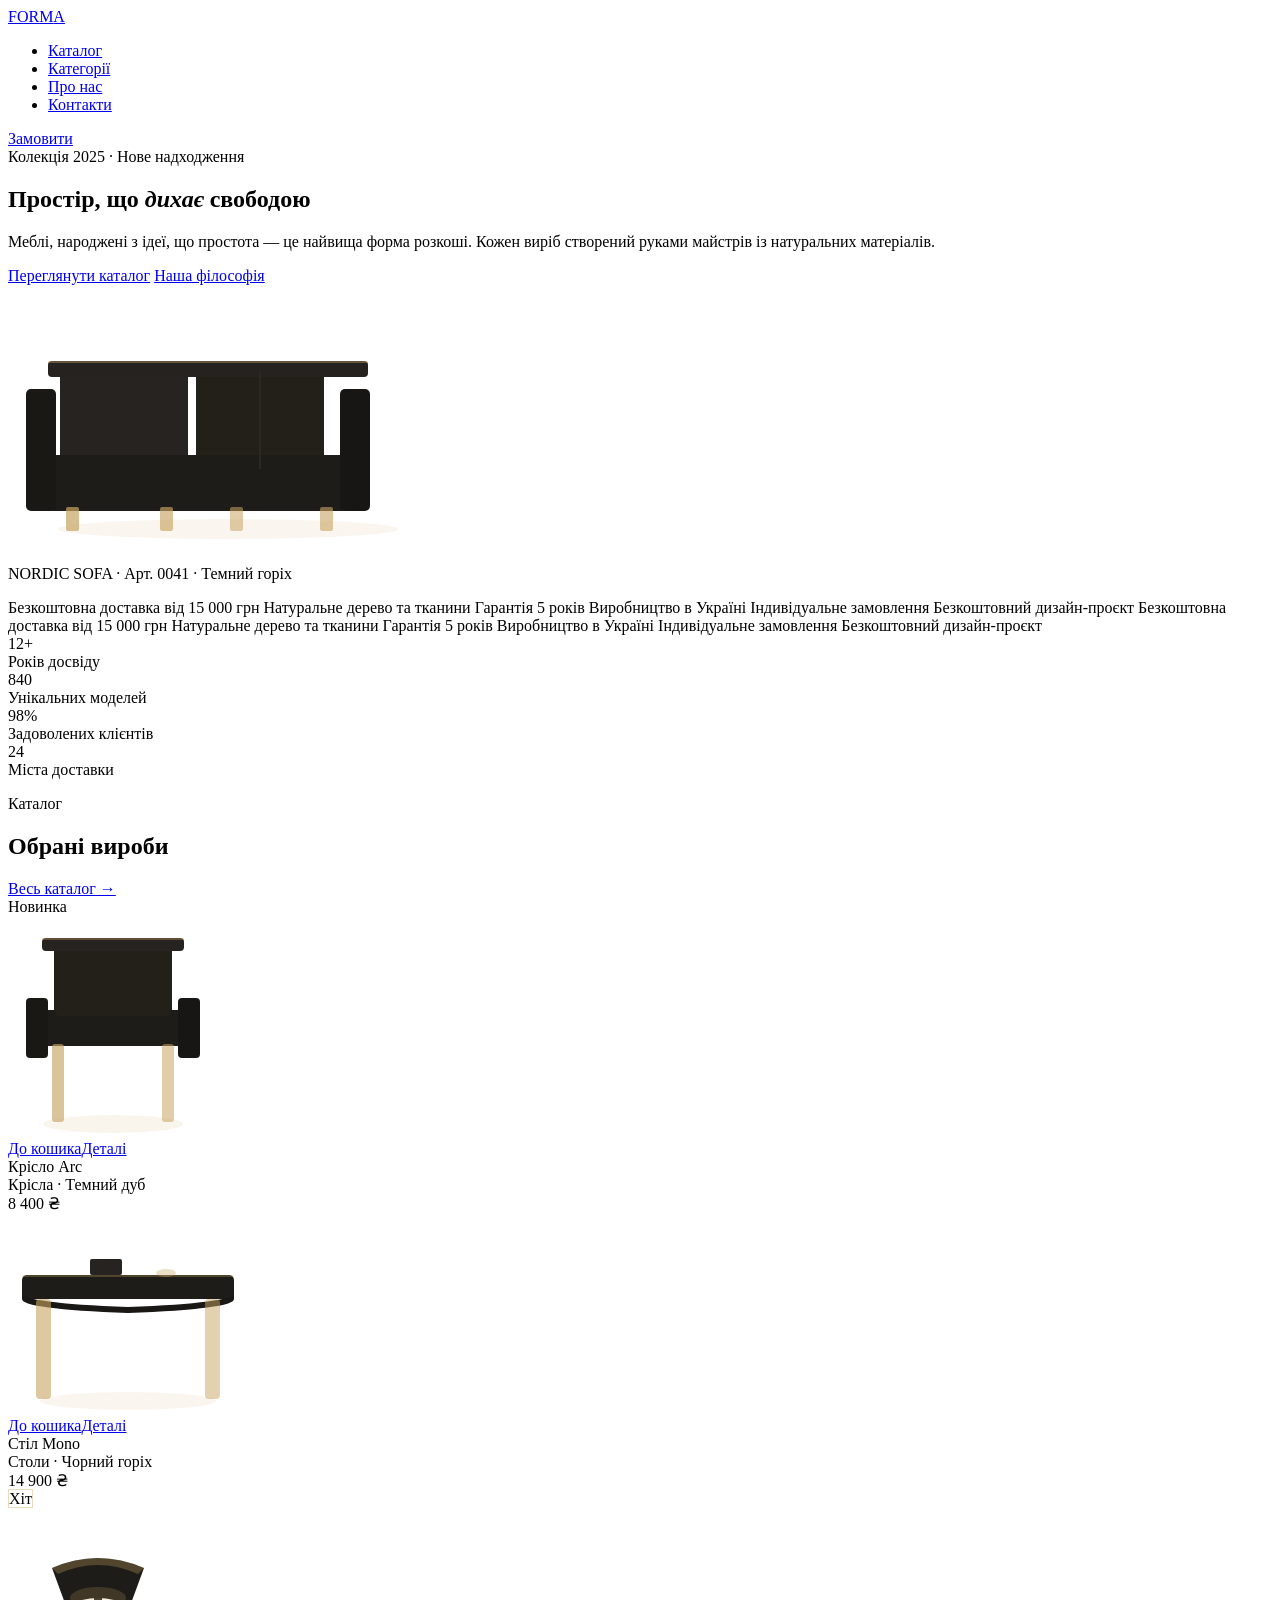
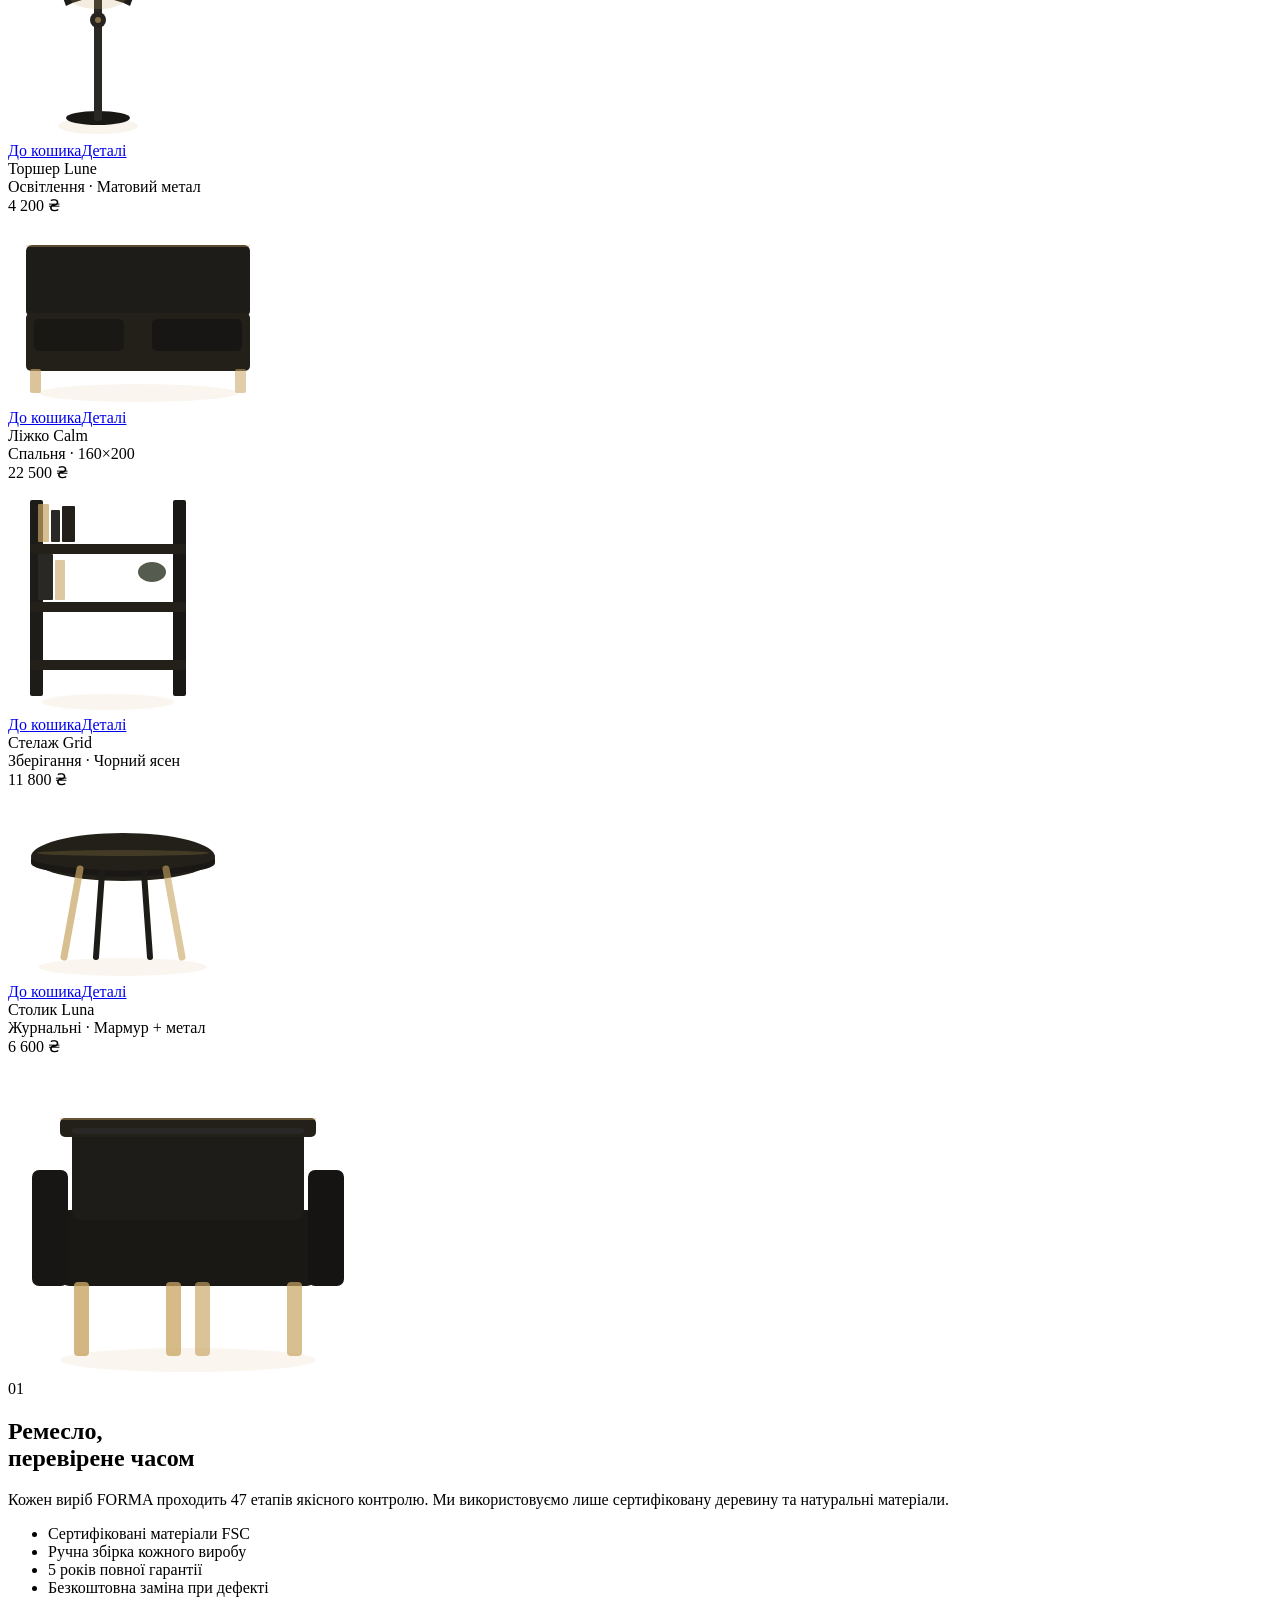
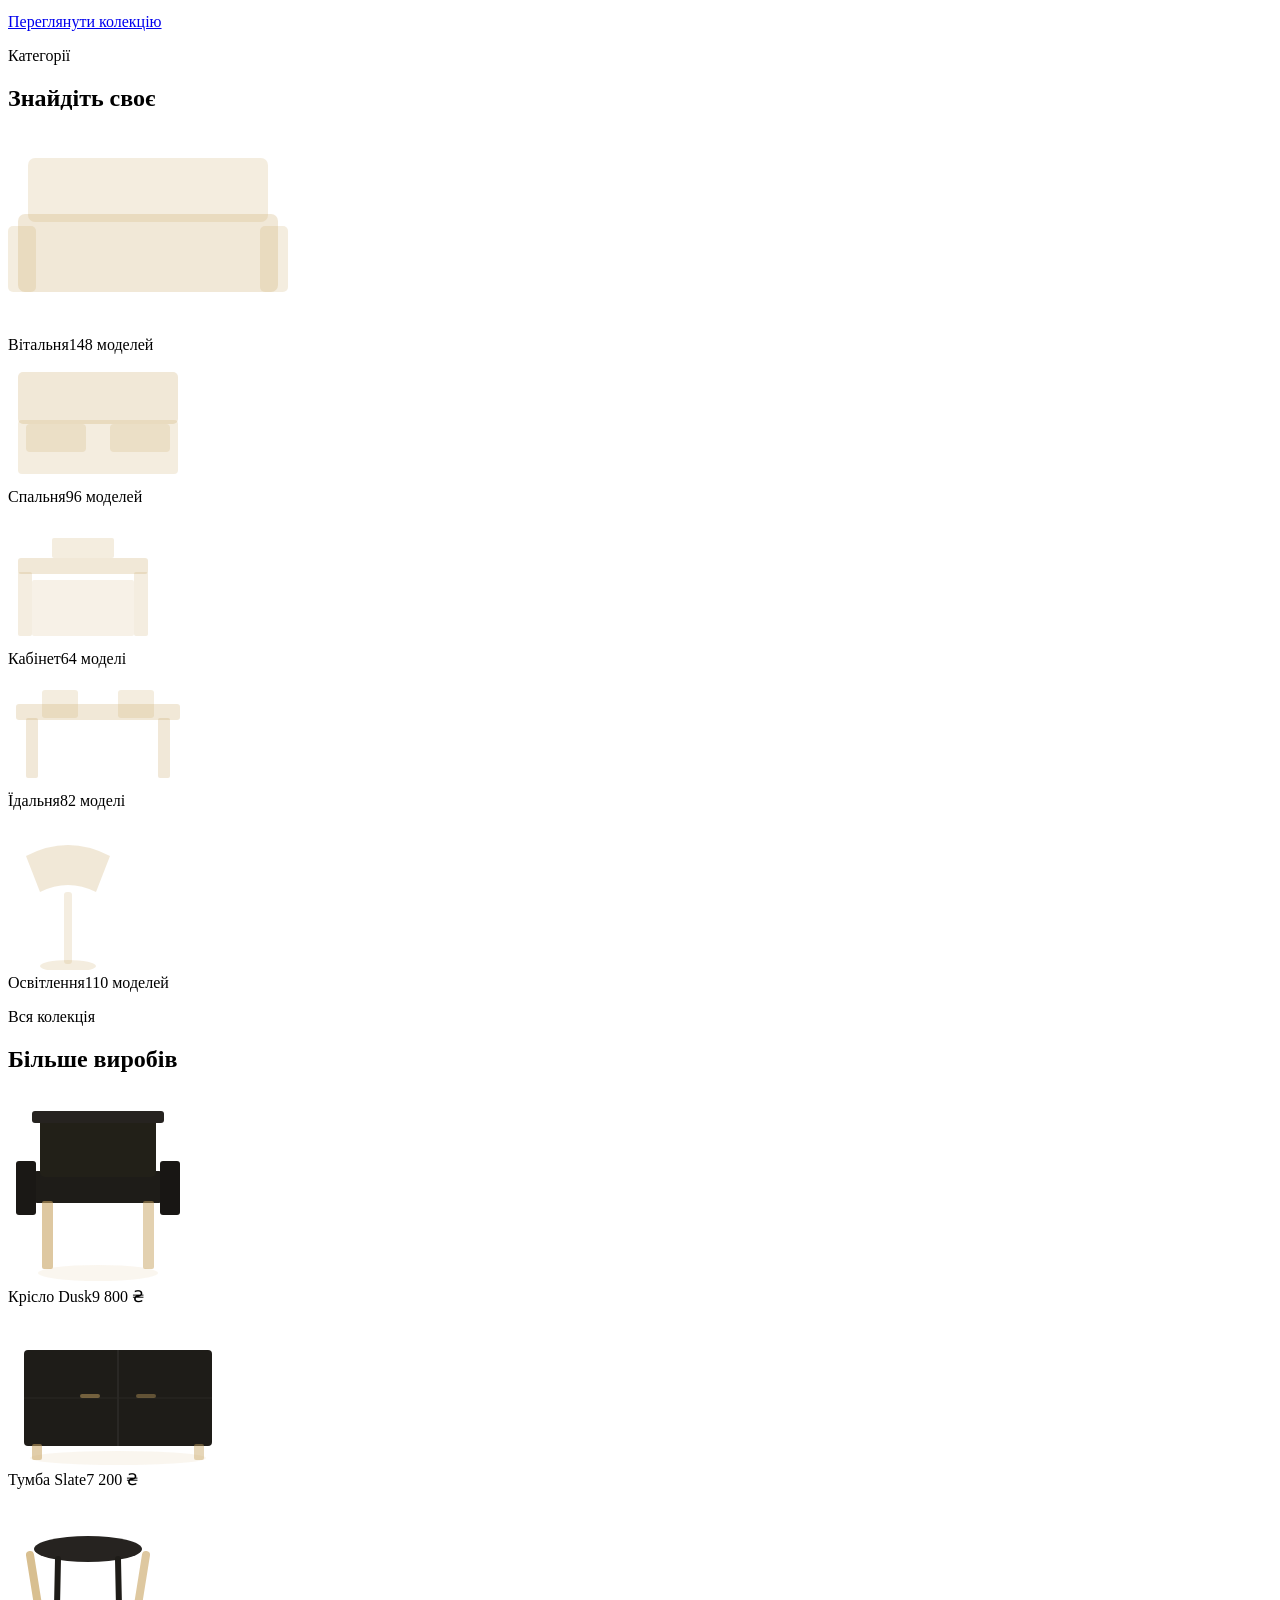
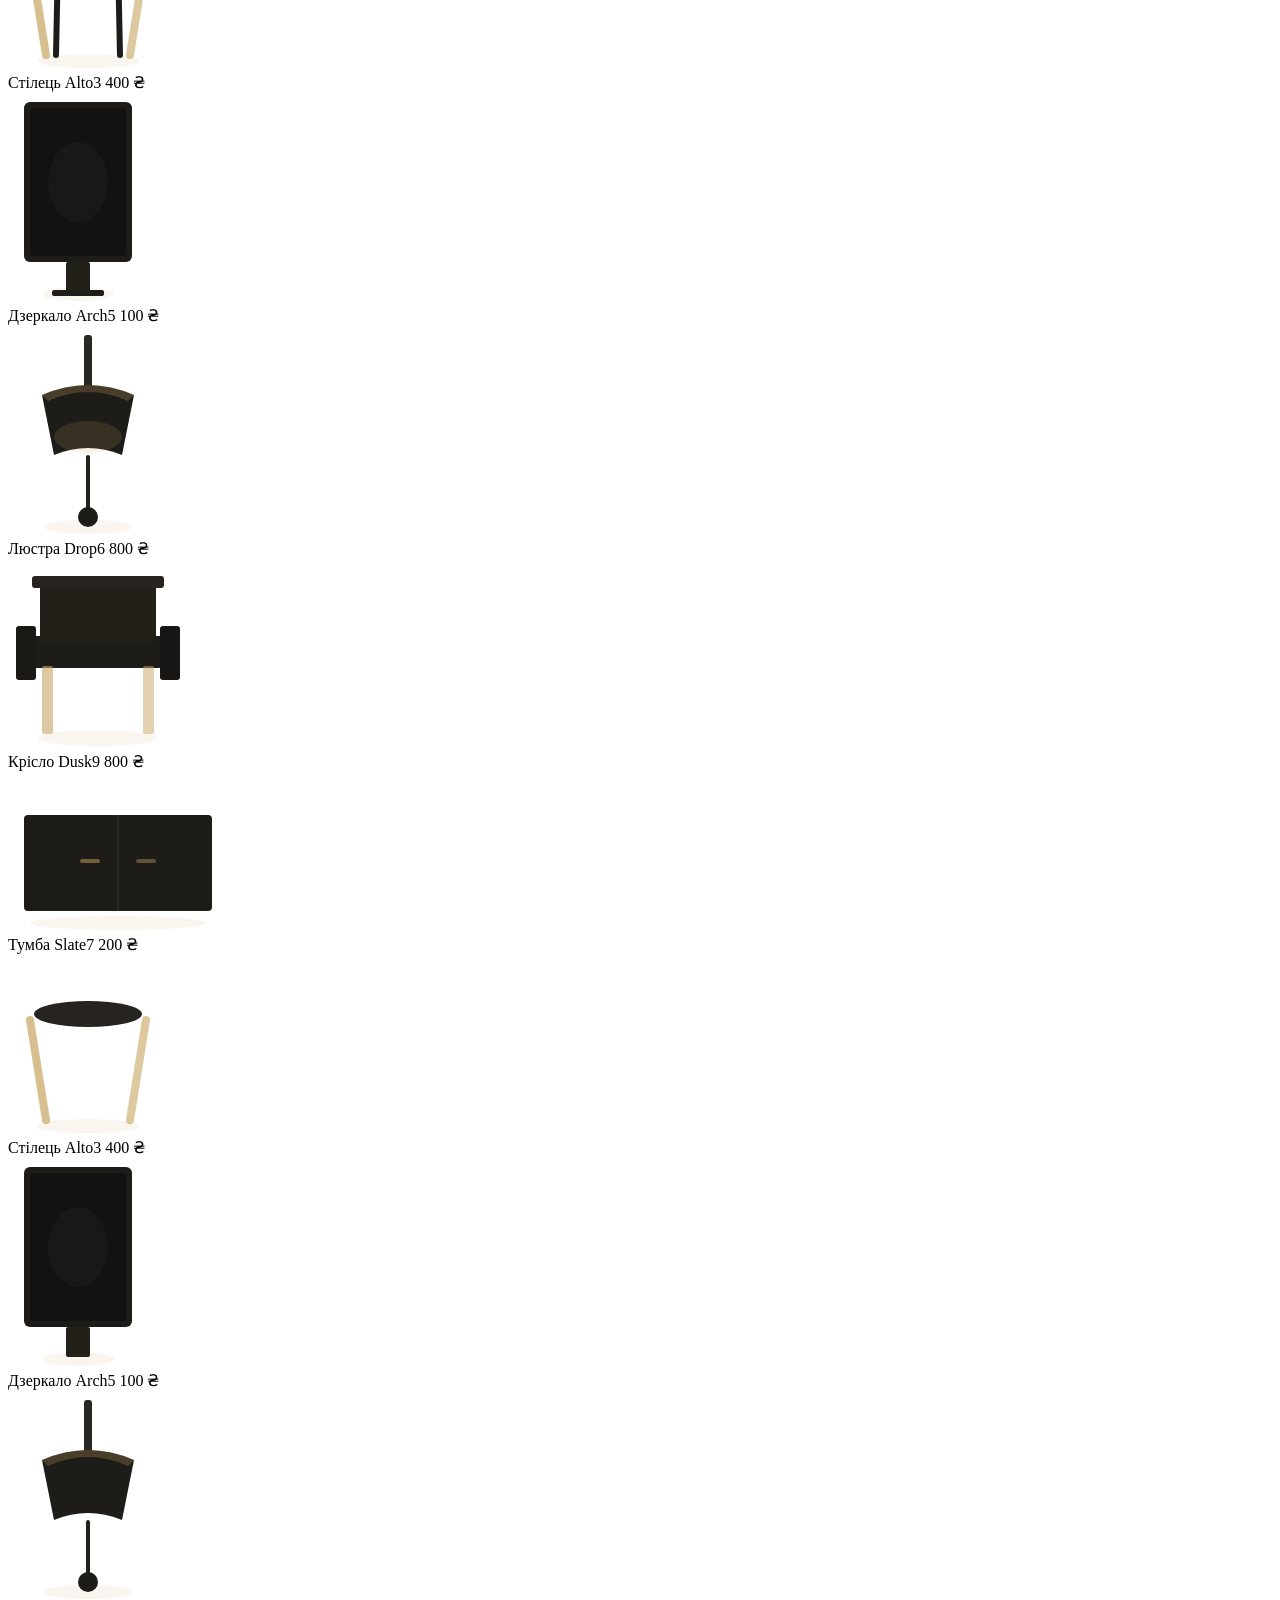
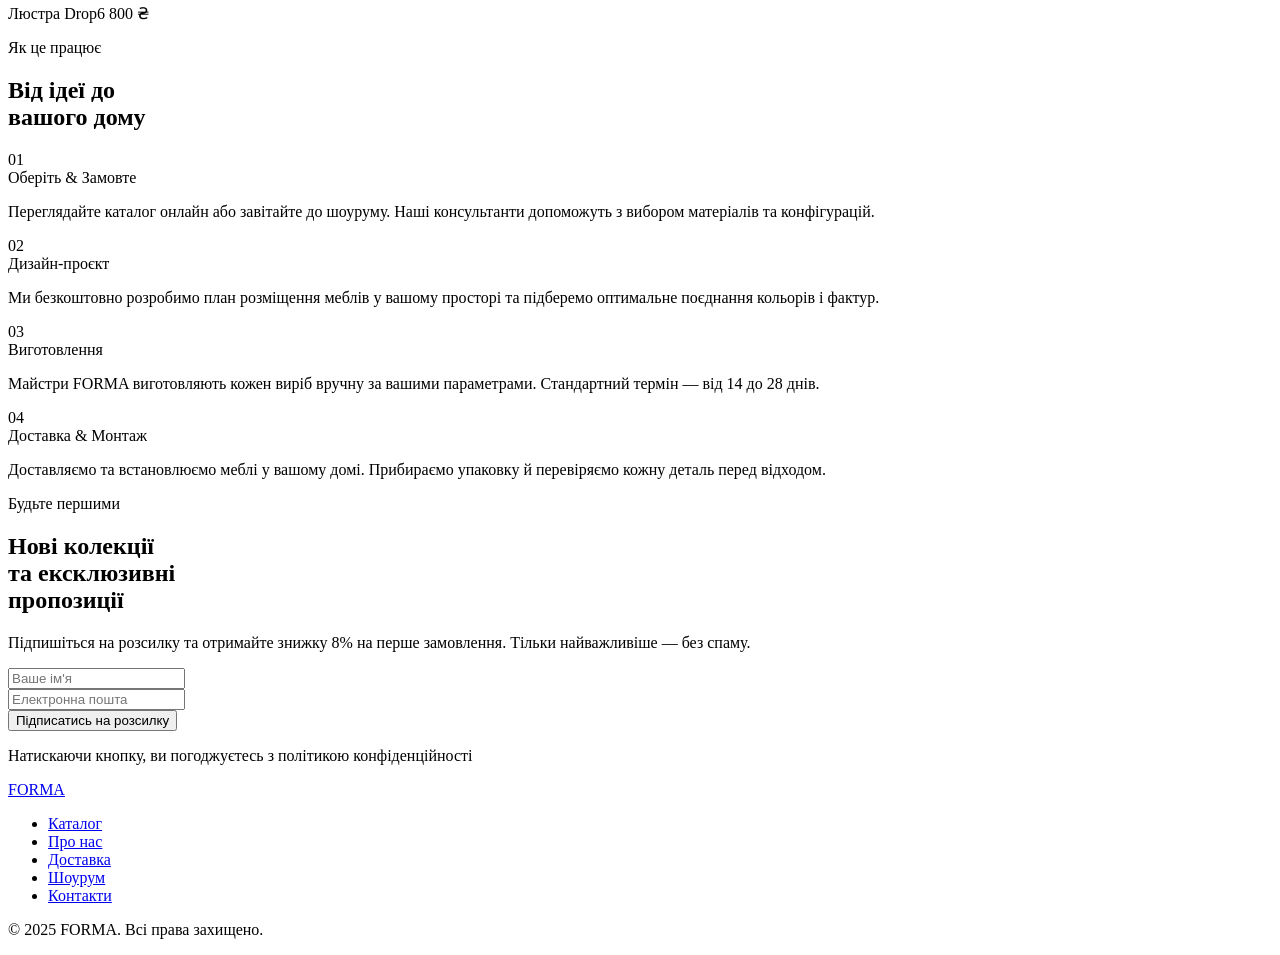
==== index.html @ 94ba4b93 "Create index.html" ====
<!DOCTYPE html>
<html lang="uk">
<head>
<meta charset="UTF-8">
<meta name="viewport" content="width=device-width, initial-scale=1.0">
<title>FORMA — Меблі</title>
<link href="https://fonts.googleapis.com/css2?family=Playfair+Display:ital,wght@0,300;0,400;0,700;1,300;1,400&family=Raleway:wght@200;300;400;500&display=swap" rel="stylesheet">
<link rel="stylesheet" href="style.css">

</head>
<body>

<div class="ambient ambient-1"></div>
<div class="ambient ambient-2"></div>

<nav>
  <a href="#" class="logo">FOR<span>M</span>A</a>
  <ul class="nav-links">
    <li><a href="#products" data-text="Каталог">Каталог</a></li>
    <li><a href="#categories" data-text="Категорії">Категорії</a></li>
    <li><a href="#about" data-text="Про нас">Про нас</a></li>
    <li><a href="#contact" data-text="Контакти">Контакти</a></li>
  </ul>
  <a href="#products" class="nav-cta"><span>Замовити</span></a>
</nav>

<section class="hero">
  <div class="hero-text">
    <div class="hero-eyebrow">
      <span class="eyebrow-line"></span>
      <span class="eyebrow-text">Колекція 2025 · Нове надходження</span>
    </div>
    <h1 class="hero-title">
      <span class="title-line">Простір,</span>
      <span class="title-line">що <em>дихає</em></span>
      <span class="title-line">свободою</span>
    </h1>
    <p class="hero-desc">Меблі, народжені з ідеї, що простота — це найвища форма розкоші. Кожен виріб створений руками майстрів із натуральних матеріалів.</p>
    <div class="hero-actions">
      <a href="#products" class="btn-primary"><span>Переглянути каталог</span></a>
      <a href="#about" class="btn-ghost"><span class="btn-ghost-arrow"></span>Наша філософія</a>
    </div>
  </div>
  <div class="hero-visual">
    <div class="hero-visual-bg"></div>
    <div class="hero-badge"><div class="badge-ring"></div><div class="badge-dot"></div></div>
    <div class="hero-sofa-wrap">
      <svg width="440" height="260" viewbox="0 0 440 260" fill="none" xmlns="http://www.w3.org/2000/svg">
        <ellipse cx="220" cy="244" rx="170" ry="10" fill="#C8A462" opacity="0.1"/>
        <rect x="52" y="84" width="128" height="100" rx="7" fill="#262320"/>
        <rect x="188" y="84" width="128" height="100" rx="7" fill="#222018"/>
        <rect x="40" y="170" width="300" height="56" rx="5" fill="#1E1C18"/>
        <rect x="18" y="104" width="30" height="122" rx="5" fill="#1A1815"/>
        <rect x="332" y="104" width="30" height="122" rx="5" fill="#181614"/>
        <rect x="40" y="76" width="320" height="16" rx="4" fill="#252220"/>
        <rect x="40" y="76" width="320" height="2" rx="1" fill="#C8A462" opacity="0.4"/>
        <line x1="252" y1="86" x2="252" y2="184" stroke="#2A2825" stroke-width="2"/>
        <rect x="58" y="222" width="13" height="24" rx="2" fill="#C8A462" opacity="0.7"/>
        <rect x="312" y="222" width="13" height="24" rx="2" fill="#C8A462" opacity="0.6"/>
        <rect x="152" y="222" width="13" height="24" rx="2" fill="#C8A462" opacity="0.65"/>
        <rect x="222" y="222" width="13" height="24" rx="2" fill="#C8A462" opacity="0.55"/>
      </svg>
    </div>
    <p class="hero-caption">NORDIC SOFA · Арт. 0041 · Темний горіх</p>
  </div>
</section>

<div class="ticker-wrap">
  <div class="ticker-track">
    <span class="ticker-item">Безкоштовна доставка від 15 000 грн <span class="ticker-sep"></span></span>
    <span class="ticker-item">Натуральне дерево та тканини <span class="ticker-sep"></span></span>
    <span class="ticker-item">Гарантія 5 років <span class="ticker-sep"></span></span>
    <span class="ticker-item">Виробництво в Україні <span class="ticker-sep"></span></span>
    <span class="ticker-item">Індивідуальне замовлення <span class="ticker-sep"></span></span>
    <span class="ticker-item">Безкоштовний дизайн-проєкт <span class="ticker-sep"></span></span>
    <span class="ticker-item">Безкоштовна доставка від 15 000 грн <span class="ticker-sep"></span></span>
    <span class="ticker-item">Натуральне дерево та тканини <span class="ticker-sep"></span></span>
    <span class="ticker-item">Гарантія 5 років <span class="ticker-sep"></span></span>
    <span class="ticker-item">Виробництво в Україні <span class="ticker-sep"></span></span>
    <span class="ticker-item">Індивідуальне замовлення <span class="ticker-sep"></span></span>
    <span class="ticker-item">Безкоштовний дизайн-проєкт <span class="ticker-sep"></span></span>
  </div>
</div>

<div class="stats">
  <div class="stat fade-up delay-1"><div class="stat-num">12+</div><div class="stat-label">Років досвіду</div></div>
  <div class="stat fade-up delay-2"><div class="stat-num">840</div><div class="stat-label">Унікальних моделей</div></div>
  <div class="stat fade-up delay-3"><div class="stat-num">98%</div><div class="stat-label">Задоволених клієнтів</div></div>
  <div class="stat fade-up delay-4"><div class="stat-num">24</div><div class="stat-label">Міста доставки</div></div>
</div>

<div id="products">
  <div class="section-header">
    <div><p class="section-label">Каталог</p><h2 class="section-title">Обрані вироби</h2></div>
    <a href="#categories" class="section-link">Весь каталог →</a>
  </div>
  <div class="products-grid">

    <div class="product-card">
      <span class="product-tag">Новинка</span>
      <div class="product-img-wrap">
        <svg width="210" height="220" viewbox="0 0 210 220" fill="none">
          <ellipse cx="105" cy="208" rx="70" ry="9" fill="#C8A462" opacity="0.12"/>
          <rect x="34" y="94" width="142" height="36" rx="6" fill="#1E1C18"/>
          <rect x="46" y="28" width="118" height="72" rx="6" fill="#222018"/>
          <rect x="34" y="22" width="142" height="13" rx="4" fill="#262320"/>
          <rect x="34" y="22" width="142" height="2" rx="1" fill="#C8A462" opacity="0.35"/>
          <rect x="18" y="82" width="22" height="60" rx="4" fill="#1A1815"/>
          <rect x="170" y="82" width="22" height="60" rx="4" fill="#181614"/>
          <rect x="44" y="128" width="12" height="78" rx="3" fill="#C8A462" opacity="0.65"/>
          <rect x="154" y="128" width="12" height="78" rx="3" fill="#C8A462" opacity="0.55"/>
        </svg>
      </div>
      <div class="product-overlay"><a href="#" class="overlay-btn">До кошика</a><a href="#" class="overlay-btn-ghost">Деталі</a></div>
      <div class="product-info"><div><div class="product-name">Крісло Arc</div><div class="product-category">Крісла · Темний дуб</div></div><div class="product-price">8 400 ₴</div></div>
    </div>

    <div class="product-card">
      <div class="product-img-wrap">
        <svg width="240" height="200" viewbox="0 0 240 200" fill="none">
          <ellipse cx="120" cy="188" rx="88" ry="9" fill="#C8A462" opacity="0.1"/>
          <rect x="14" y="62" width="212" height="24" rx="5" fill="#1E1C18"/>
          <rect x="14" y="62" width="212" height="2" rx="1" fill="#C8A462" opacity="0.3"/>
          <path d="M14 80 Q14 90 120 94 Q226 90 226 80 L226 86 Q226 96 120 100 Q14 96 14 86Z" fill="#1A1815"/>
          <rect x="28" y="86" width="15" height="100" rx="4" fill="#C8A462" opacity="0.6"/>
          <rect x="197" y="86" width="15" height="100" rx="4" fill="#C8A462" opacity="0.5"/>
          <rect x="82" y="46" width="32" height="16" rx="2" fill="#262320"/>
          <ellipse cx="158" cy="60" rx="10" ry="4" fill="#C8A462" opacity="0.35"/>
        </svg>
      </div>
      <div class="product-overlay"><a href="#" class="overlay-btn">До кошика</a><a href="#" class="overlay-btn-ghost">Деталі</a></div>
      <div class="product-info"><div><div class="product-name">Стіл Mono</div><div class="product-category">Столи · Чорний горіх</div></div><div class="product-price">14 900 ₴</div></div>
    </div>

    <div class="product-card">
      <span class="product-tag" style="background:transparent;color:var(--gold);border:1px solid rgba(200,164,98,0.4)">Хіт</span>
      <div class="product-img-wrap">
        <svg width="180" height="230" viewbox="0 0 180 230" fill="none">
          <ellipse cx="90" cy="218" rx="40" ry="8" fill="#C8A462" opacity="0.12"/>
          <ellipse cx="90" cy="210" rx="32" ry="7" fill="#1A1815"/>
          <rect x="86" y="60" width="8" height="153" rx="3" fill="#2A2825"/>
          <path d="M44 60 Q90 40 136 60 L122 98 Q90 82 58 98 Z" fill="#1E1C18"/>
          <path d="M44 60 Q90 40 136 60 L130 66 Q90 48 50 66 Z" fill="#C8A462" opacity="0.3"/>
          <ellipse cx="90" cy="90" rx="28" ry="11" fill="#C8A462" opacity="0.2"/>
          <circle cx="90" cy="112" r="8" fill="#262320"/>
          <circle cx="90" cy="112" r="3" fill="#C8A462" opacity="0.6"/>
        </svg>
      </div>
      <div class="product-overlay"><a href="#" class="overlay-btn">До кошика</a><a href="#" class="overlay-btn-ghost">Деталі</a></div>
      <div class="product-info"><div><div class="product-name">Торшер Lune</div><div class="product-category">Освітлення · Матовий метал</div></div><div class="product-price">4 200 ₴</div></div>
    </div>

    <div class="product-card">
      <div class="product-img-wrap">
        <svg width="260" height="190" viewbox="0 0 260 190" fill="none">
          <ellipse cx="130" cy="178" rx="100" ry="9" fill="#C8A462" opacity="0.1"/>
          <rect x="18" y="30" width="224" height="72" rx="6" fill="#1E1C18"/>
          <rect x="18" y="30" width="224" height="2" rx="1" fill="#C8A462" opacity="0.35"/>
          <rect x="18" y="98" width="224" height="58" rx="5" fill="#222018"/>
          <rect x="26" y="104" width="90" height="32" rx="5" fill="#1A1815"/>
          <rect x="144" y="104" width="90" height="32" rx="5" fill="#181614"/>
          <rect x="22" y="154" width="11" height="24" rx="2" fill="#C8A462" opacity="0.65"/>
          <rect x="227" y="154" width="11" height="24" rx="2" fill="#C8A462" opacity="0.55"/>
        </svg>
      </div>
      <div class="product-overlay"><a href="#" class="overlay-btn">До кошика</a><a href="#" class="overlay-btn-ghost">Деталі</a></div>
      <div class="product-info"><div><div class="product-name">Ліжко Calm</div><div class="product-category">Спальня · 160×200</div></div><div class="product-price">22 500 ₴</div></div>
    </div>

    <div class="product-card">
      <div class="product-img-wrap">
        <svg width="200" height="230" viewbox="0 0 200 230" fill="none">
          <ellipse cx="100" cy="220" rx="66" ry="8" fill="#C8A462" opacity="0.1"/>
          <rect x="22" y="18" width="13" height="196" rx="2" fill="#1E1C18"/>
          <rect x="165" y="18" width="13" height="196" rx="2" fill="#1A1815"/>
          <rect x="22" y="62" width="156" height="10" rx="2" fill="#222018"/>
          <rect x="22" y="120" width="156" height="10" rx="2" fill="#222018"/>
          <rect x="22" y="178" width="156" height="10" rx="2" fill="#222018"/>
          <rect x="30" y="22" width="11" height="38" rx="1" fill="#C8A462" opacity="0.7"/>
          <rect x="43" y="28" width="9" height="32" rx="1" fill="#2A2825"/>
          <rect x="54" y="24" width="13" height="36" rx="1" fill="#222018"/>
          <rect x="30" y="72" width="15" height="46" rx="1" fill="#2A2825"/>
          <rect x="47" y="78" width="10" height="40" rx="1" fill="#C8A462" opacity="0.6"/>
          <ellipse cx="144" cy="90" rx="14" ry="10" fill="#2A3222" opacity="0.8"/>
        </svg>
      </div>
      <div class="product-overlay"><a href="#" class="overlay-btn">До кошика</a><a href="#" class="overlay-btn-ghost">Деталі</a></div>
      <div class="product-info"><div><div class="product-name">Стелаж Grid</div><div class="product-category">Зберігання · Чорний ясен</div></div><div class="product-price">11 800 ₴</div></div>
    </div>

    <div class="product-card">
      <div class="product-img-wrap">
        <svg width="230" height="190" viewbox="0 0 230 190" fill="none">
          <ellipse cx="115" cy="178" rx="84" ry="9" fill="#C8A462" opacity="0.1"/>
          <ellipse cx="115" cy="68" rx="92" ry="24" fill="#222018"/>
          <ellipse cx="115" cy="64" rx="86" ry="3" fill="#C8A462" opacity="0.2"/>
          <path d="M23 68 Q23 78 115 82 Q207 78 207 68 L207 74 Q207 84 115 88 Q23 84 23 74Z" fill="#1A1815"/>
          <path d="M72 80 L56 168" stroke="#C8A462" stroke-width="7" stroke-linecap="round" opacity="0.7"/>
          <path d="M158 80 L174 168" stroke="#C8A462" stroke-width="7" stroke-linecap="round" opacity="0.6"/>
          <path d="M94 84 L88 168" stroke="#1E1C18" stroke-width="6" stroke-linecap="round"/>
          <path d="M136 84 L142 168" stroke="#1E1C18" stroke-width="6" stroke-linecap="round"/>
        </svg>
      </div>
      <div class="product-overlay"><a href="#" class="overlay-btn">До кошика</a><a href="#" class="overlay-btn-ghost">Деталі</a></div>
      <div class="product-info"><div><div class="product-name">Столик Luna</div><div class="product-category">Журнальні · Мармур + метал</div></div><div class="product-price">6 600 ₴</div></div>
    </div>

  </div>
</div>

<section class="feature-section" id="about">
  <div class="feature-visual">
    <div class="feature-rings"></div>
    <div class="feature-chair-wrap">
      <svg width="360" height="320" viewbox="0 0 360 320" fill="none">
        <ellipse cx="180" cy="304" rx="128" ry="12" fill="#C8A462" opacity="0.1"/>
        <rect x="52" y="154" width="256" height="76" rx="9" fill="#1A1815"/>
        <rect x="64" y="72" width="232" height="92" rx="9" fill="#1E1C18"/>
        <rect x="52" y="62" width="256" height="19" rx="5" fill="#222018"/>
        <rect x="52" y="62" width="256" height="2" rx="1" fill="#C8A462" opacity="0.4"/>
        <rect x="24" y="114" width="36" height="116" rx="7" fill="#181614"/>
        <rect x="300" y="114" width="36" height="116" rx="7" fill="#161412"/>
        <rect x="66" y="226" width="15" height="74" rx="4" fill="#C8A462" opacity="0.8"/>
        <rect x="279" y="226" width="15" height="74" rx="4" fill="#C8A462" opacity="0.7"/>
        <rect x="158" y="226" width="15" height="74" rx="4" fill="#C8A462" opacity="0.75"/>
        <rect x="187" y="226" width="15" height="74" rx="4" fill="#C8A462" opacity="0.65"/>
        <rect x="64" y="72" width="232" height="6" rx="4" fill="#2A2826"/>
      </svg>
    </div>
  </div>
  <div class="feature-content">
    <div class="feature-number">01</div>
    <h2 class="feature-title">Ремесло,<br>перевірене часом</h2>
    <p class="feature-desc">Кожен виріб FORMA проходить 47 етапів якісного контролю. Ми використовуємо лише сертифіковану деревину та натуральні матеріали.</p>
    <ul class="feature-bullets">
      <li>Сертифіковані матеріали FSC</li>
      <li>Ручна збірка кожного виробу</li>
      <li>5 років повної гарантії</li>
      <li>Безкоштовна заміна при дефекті</li>
    </ul>
    <a href="#categories" class="btn-primary" style="align-self:flex-start"><span>Переглянути колекцію</span></a>
  </div>
</section>

<section class="categories" id="categories">
  <div><p class="section-label">Категорії</p><h2 class="section-title">Знайдіть своє</h2></div>
  <div class="cat-grid">
    <div class="cat-card">
      <div class="cat-svg-wrap"><svg width="280" height="200" viewbox="0 0 280 200" fill="none"><rect x="10" y="82" width="260" height="78" rx="7" fill="#C8A462" opacity="0.25"/><rect x="20" y="26" width="240" height="64" rx="7" fill="#C8A462" opacity="0.2"/><rect x="0" y="94" width="28" height="66" rx="5" fill="#C8A462" opacity="0.2"/><rect x="252" y="94" width="28" height="66" rx="5" fill="#C8A462" opacity="0.2"/></svg></div>
      <div class="cat-label-wrap"><span class="cat-name">Вітальня</span><span class="cat-count">148 моделей</span></div>
    </div>
    <div class="cat-card">
      <div class="cat-svg-wrap"><svg width="180" height="130" viewbox="0 0 180 130" fill="none"><rect x="10" y="18" width="160" height="52" rx="5" fill="#C8A462" opacity="0.25"/><rect x="10" y="66" width="160" height="54" rx="4" fill="#C8A462" opacity="0.2"/><rect x="18" y="70" width="60" height="28" rx="4" fill="#C8A462" opacity="0.2"/><rect x="102" y="70" width="60" height="28" rx="4" fill="#C8A462" opacity="0.2"/></svg></div>
      <div class="cat-label-wrap"><span class="cat-name">Спальня</span><span class="cat-count">96 моделей</span></div>
    </div>
    <div class="cat-card">
      <div class="cat-svg-wrap"><svg width="150" height="140" viewbox="0 0 150 140" fill="none"><rect x="10" y="52" width="130" height="16" rx="3" fill="#C8A462" opacity="0.25"/><rect x="10" y="66" width="14" height="64" rx="2" fill="#C8A462" opacity="0.2"/><rect x="126" y="66" width="14" height="64" rx="2" fill="#C8A462" opacity="0.2"/><rect x="24" y="74" width="102" height="56" rx="2" fill="#C8A462" opacity="0.15"/><rect x="44" y="32" width="62" height="20" rx="2" fill="#C8A462" opacity="0.2"/></svg></div>
      <div class="cat-label-wrap"><span class="cat-name">Кабінет</span><span class="cat-count">64 моделі</span></div>
    </div>
    <div class="cat-card">
      <div class="cat-svg-wrap"><svg width="180" height="120" viewbox="0 0 180 120" fill="none"><rect x="8" y="36" width="164" height="16" rx="3" fill="#C8A462" opacity="0.25"/><rect x="18" y="50" width="12" height="60" rx="2" fill="#C8A462" opacity="0.25"/><rect x="150" y="50" width="12" height="60" rx="2" fill="#C8A462" opacity="0.25"/><rect x="34" y="22" width="36" height="28" rx="3" fill="#C8A462" opacity="0.2"/><rect x="110" y="22" width="36" height="28" rx="3" fill="#C8A462" opacity="0.2"/></svg></div>
      <div class="cat-label-wrap"><span class="cat-name">Їдальня</span><span class="cat-count">82 моделі</span></div>
    </div>
    <div class="cat-card">
      <div class="cat-svg-wrap"><svg width="120" height="160" viewbox="0 0 120 160" fill="none"><path d="M18 46 Q60 24 102 46 L88 82 Q60 68 32 82 Z" fill="#C8A462" opacity="0.25"/><rect x="56" y="82" width="8" height="72" rx="3" fill="#C8A462" opacity="0.2"/><ellipse cx="60" cy="156" rx="28" ry="6" fill="#C8A462" opacity="0.2"/></svg></div>
      <div class="cat-label-wrap"><span class="cat-name">Освітлення</span><span class="cat-count">110 моделей</span></div>
    </div>
  </div>
</section>

<section class="showcase">
  <div class="showcase-header"><p class="section-label">Вся колекція</p><h2 class="section-title">Більше виробів</h2></div>
  <div style="overflow:hidden">
    <div class="showcase-track">
      <div class="showcase-item"><svg width="180" height="190" viewbox="0 0 180 190" fill="none"><ellipse cx="90" cy="180" rx="60" ry="8" fill="#C8A462" opacity="0.1"/><rect x="24" y="78" width="132" height="32" rx="5" fill="#1E1C18"/><rect x="32" y="24" width="116" height="60" rx="5" fill="#222018"/><rect x="24" y="18" width="132" height="12" rx="3" fill="#262320"/><rect x="8" y="68" width="20" height="54" rx="3" fill="#1A1815"/><rect x="152" y="68" width="20" height="54" rx="3" fill="#181614"/><rect x="34" y="108" width="11" height="68" rx="2" fill="#C8A462" opacity="0.6"/><rect x="135" y="108" width="11" height="68" rx="2" fill="#C8A462" opacity="0.5"/></svg><div class="showcase-item-label"><span class="showcase-item-name">Крісло Dusk</span><span class="showcase-item-price">9 800 ₴</span></div></div>
      <div class="showcase-item"><svg width="220" height="160" viewbox="0 0 220 160" fill="none"><ellipse cx="110" cy="152" rx="88" ry="7" fill="#C8A462" opacity="0.1"/><rect x="16" y="44" width="188" height="96" rx="4" fill="#1E1C18"/><line x1="110" y1="44" x2="110" y2="140" stroke="#2A2825" stroke-width="2"/><line x1="16" y1="92" x2="204" y2="92" stroke="#2A2825" stroke-width="1"/><rect x="72" y="88" width="20" height="4" rx="2" fill="#C8A462" opacity="0.5"/><rect x="128" y="88" width="20" height="4" rx="2" fill="#C8A462" opacity="0.4"/><rect x="24" y="138" width="10" height="16" rx="2" fill="#C8A462" opacity="0.55"/><rect x="186" y="138" width="10" height="16" rx="2" fill="#C8A462" opacity="0.45"/></svg><div class="showcase-item-label"><span class="showcase-item-name">Тумба Slate</span><span class="showcase-item-price">7 200 ₴</span></div></div>
      <div class="showcase-item"><svg width="160" height="180" viewbox="0 0 160 180" fill="none"><ellipse cx="80" cy="172" rx="52" ry="7" fill="#C8A462" opacity="0.1"/><ellipse cx="80" cy="60" rx="54" ry="13" fill="#262320"/><path d="M22 66 L38 166" stroke="#C8A462" stroke-width="8" stroke-linecap="round" opacity="0.7"/><path d="M138 66 L122 166" stroke="#C8A462" stroke-width="8" stroke-linecap="round" opacity="0.6"/><path d="M50 70 L48 166" stroke="#1E1C18" stroke-width="6" stroke-linecap="round"/><path d="M110 70 L112 166" stroke="#1E1C18" stroke-width="6" stroke-linecap="round"/></svg><div class="showcase-item-label"><span class="showcase-item-name">Стілець Alto</span><span class="showcase-item-price">3 400 ₴</span></div></div>
      <div class="showcase-item"><svg width="140" height="210" viewbox="0 0 140 210" fill="none"><ellipse cx="70" cy="202" rx="36" ry="7" fill="#C8A462" opacity="0.1"/><rect x="16" y="10" width="108" height="160" rx="6" fill="#1E1C18"/><rect x="22" y="16" width="96" height="148" rx="4" fill="#141210"/><ellipse cx="70" cy="90" rx="30" ry="40" fill="#1A1816"/><rect x="58" y="170" width="24" height="30" rx="2" fill="#222018"/><rect x="44" y="198" width="52" height="6" rx="2" fill="#1E1C18"/></svg><div class="showcase-item-label"><span class="showcase-item-name">Дзеркало Arch</span><span class="showcase-item-price">5 100 ₴</span></div></div>
      <div class="showcase-item"><svg width="160" height="210" viewbox="0 0 160 210" fill="none"><ellipse cx="80" cy="202" rx="44" ry="7" fill="#C8A462" opacity="0.1"/><rect x="76" y="10" width="8" height="60" rx="3" fill="#2A2825"/><path d="M34 70 Q80 50 126 70 L114 130 Q80 116 46 130 Z" fill="#1E1C18"/><path d="M34 70 Q80 50 126 70 L120 76 Q80 58 40 76 Z" fill="#C8A462" opacity="0.25"/><ellipse cx="80" cy="112" rx="34" ry="16" fill="#C8A462" opacity="0.15"/><rect x="78" y="130" width="4" height="60" rx="2" fill="#222018"/><circle cx="80" cy="192" r="10" fill="#1E1C18"/></svg><div class="showcase-item-label"><span class="showcase-item-name">Люстра Drop</span><span class="showcase-item-price">6 800 ₴</span></div></div>
      <!-- дублікати -->
      <div class="showcase-item"><svg width="180" height="190" viewbox="0 0 180 190" fill="none"><ellipse cx="90" cy="180" rx="60" ry="8" fill="#C8A462" opacity="0.1"/><rect x="24" y="78" width="132" height="32" rx="5" fill="#1E1C18"/><rect x="32" y="24" width="116" height="60" rx="5" fill="#222018"/><rect x="24" y="18" width="132" height="12" rx="3" fill="#262320"/><rect x="8" y="68" width="20" height="54" rx="3" fill="#1A1815"/><rect x="152" y="68" width="20" height="54" rx="3" fill="#181614"/><rect x="34" y="108" width="11" height="68" rx="2" fill="#C8A462" opacity="0.6"/><rect x="135" y="108" width="11" height="68" rx="2" fill="#C8A462" opacity="0.5"/></svg><div class="showcase-item-label"><span class="showcase-item-name">Крісло Dusk</span><span class="showcase-item-price">9 800 ₴</span></div></div>
      <div class="showcase-item"><svg width="220" height="160" viewbox="0 0 220 160" fill="none"><ellipse cx="110" cy="152" rx="88" ry="7" fill="#C8A462" opacity="0.1"/><rect x="16" y="44" width="188" height="96" rx="4" fill="#1E1C18"/><line x1="110" y1="44" x2="110" y2="140" stroke="#2A2825" stroke-width="2"/><rect x="72" y="88" width="20" height="4" rx="2" fill="#C8A462" opacity="0.5"/><rect x="128" y="88" width="20" height="4" rx="2" fill="#C8A462" opacity="0.4"/></svg><div class="showcase-item-label"><span class="showcase-item-name">Тумба Slate</span><span class="showcase-item-price">7 200 ₴</span></div></div>
      <div class="showcase-item"><svg width="160" height="180" viewbox="0 0 160 180" fill="none"><ellipse cx="80" cy="172" rx="52" ry="7" fill="#C8A462" opacity="0.1"/><ellipse cx="80" cy="60" rx="54" ry="13" fill="#262320"/><path d="M22 66 L38 166" stroke="#C8A462" stroke-width="8" stroke-linecap="round" opacity="0.7"/><path d="M138 66 L122 166" stroke="#C8A462" stroke-width="8" stroke-linecap="round" opacity="0.6"/></svg><div class="showcase-item-label"><span class="showcase-item-name">Стілець Alto</span><span class="showcase-item-price">3 400 ₴</span></div></div>
      <div class="showcase-item"><svg width="140" height="210" viewbox="0 0 140 210" fill="none"><ellipse cx="70" cy="202" rx="36" ry="7" fill="#C8A462" opacity="0.1"/><rect x="16" y="10" width="108" height="160" rx="6" fill="#1E1C18"/><rect x="22" y="16" width="96" height="148" rx="4" fill="#141210"/><ellipse cx="70" cy="90" rx="30" ry="40" fill="#1A1816"/><rect x="58" y="170" width="24" height="30" rx="2" fill="#222018"/></svg><div class="showcase-item-label"><span class="showcase-item-name">Дзеркало Arch</span><span class="showcase-item-price">5 100 ₴</span></div></div>
      <div class="showcase-item"><svg width="160" height="210" viewbox="0 0 160 210" fill="none"><ellipse cx="80" cy="202" rx="44" ry="7" fill="#C8A462" opacity="0.1"/><rect x="76" y="10" width="8" height="60" rx="3" fill="#2A2825"/><path d="M34 70 Q80 50 126 70 L114 130 Q80 116 46 130 Z" fill="#1E1C18"/><path d="M34 70 Q80 50 126 70 L120 76 Q80 58 40 76 Z" fill="#C8A462" opacity="0.25"/><rect x="78" y="130" width="4" height="60" rx="2" fill="#222018"/><circle cx="80" cy="192" r="10" fill="#1E1C18"/></svg><div class="showcase-item-label"><span class="showcase-item-name">Люстра Drop</span><span class="showcase-item-price">6 800 ₴</span></div></div>
    </div>
  </div>
</section>

<section class="process">
  <div><p class="section-label">Як це працює</p><h2 class="section-title">Від ідеї до<br>вашого дому</h2></div>
  <div class="process-steps">
    <div class="process-step"><div class="step-indicator"><span class="step-num-small">01</span></div><div class="step-title">Оберіть & Замовте</div><p class="step-desc">Переглядайте каталог онлайн або завітайте до шоуруму. Наші консультанти допоможуть з вибором матеріалів та конфігурацій.</p></div>
    <div class="process-step"><div class="step-indicator"><span class="step-num-small">02</span></div><div class="step-title">Дизайн-проєкт</div><p class="step-desc">Ми безкоштовно розробимо план розміщення меблів у вашому просторі та підберемо оптимальне поєднання кольорів і фактур.</p></div>
    <div class="process-step"><div class="step-indicator"><span class="step-num-small">03</span></div><div class="step-title">Виготовлення</div><p class="step-desc">Майстри FORMA виготовляють кожен виріб вручну за вашими параметрами. Стандартний термін — від 14 до 28 днів.</p></div>
    <div class="process-step"><div class="step-indicator"><span class="step-num-small">04</span></div><div class="step-title">Доставка & Монтаж</div><p class="step-desc">Доставляємо та встановлюємо меблі у вашому домі. Прибираємо упаковку й перевіряємо кожну деталь перед відходом.</p></div>
  </div>
</section>

<section class="newsletter" id="contact">
  <div>
    <p class="section-label">Будьте першими</p>
    <h2 class="newsletter-title">Нові колекції<br>та ексклюзивні<br>пропозиції</h2>
    <p class="newsletter-subtitle">Підпишіться на розсилку та отримайте знижку 8% на перше замовлення. Тільки найважливіше — без спаму.</p>
  </div>
  <div class="newsletter-form">
    <div><input class="newsletter-input" type="text" placeholder="Ваше ім'я"></div>
    <div><input class="newsletter-input" type="email" placeholder="Електронна пошта"></div>
    <button class="newsletter-submit"><span>Підписатись на розсилку</span></button>
    <p class="newsletter-note">Натискаючи кнопку, ви погоджуєтесь з політикою конфіденційності</p>
  </div>
</section>

<footer>
  <a href="#" class="footer-logo">FORMA</a>
  <ul class="footer-links">
    <li><a href="#">Каталог</a></li><li><a href="#">Про нас</a></li><li><a href="#">Доставка</a></li><li><a href="#">Шоурум</a></li><li><a href="#">Контакти</a></li>
  </ul>
  <p class="footer-copy">© 2025 FORMA. Всі права захищено.</p>
</footer>

</body>
</html>
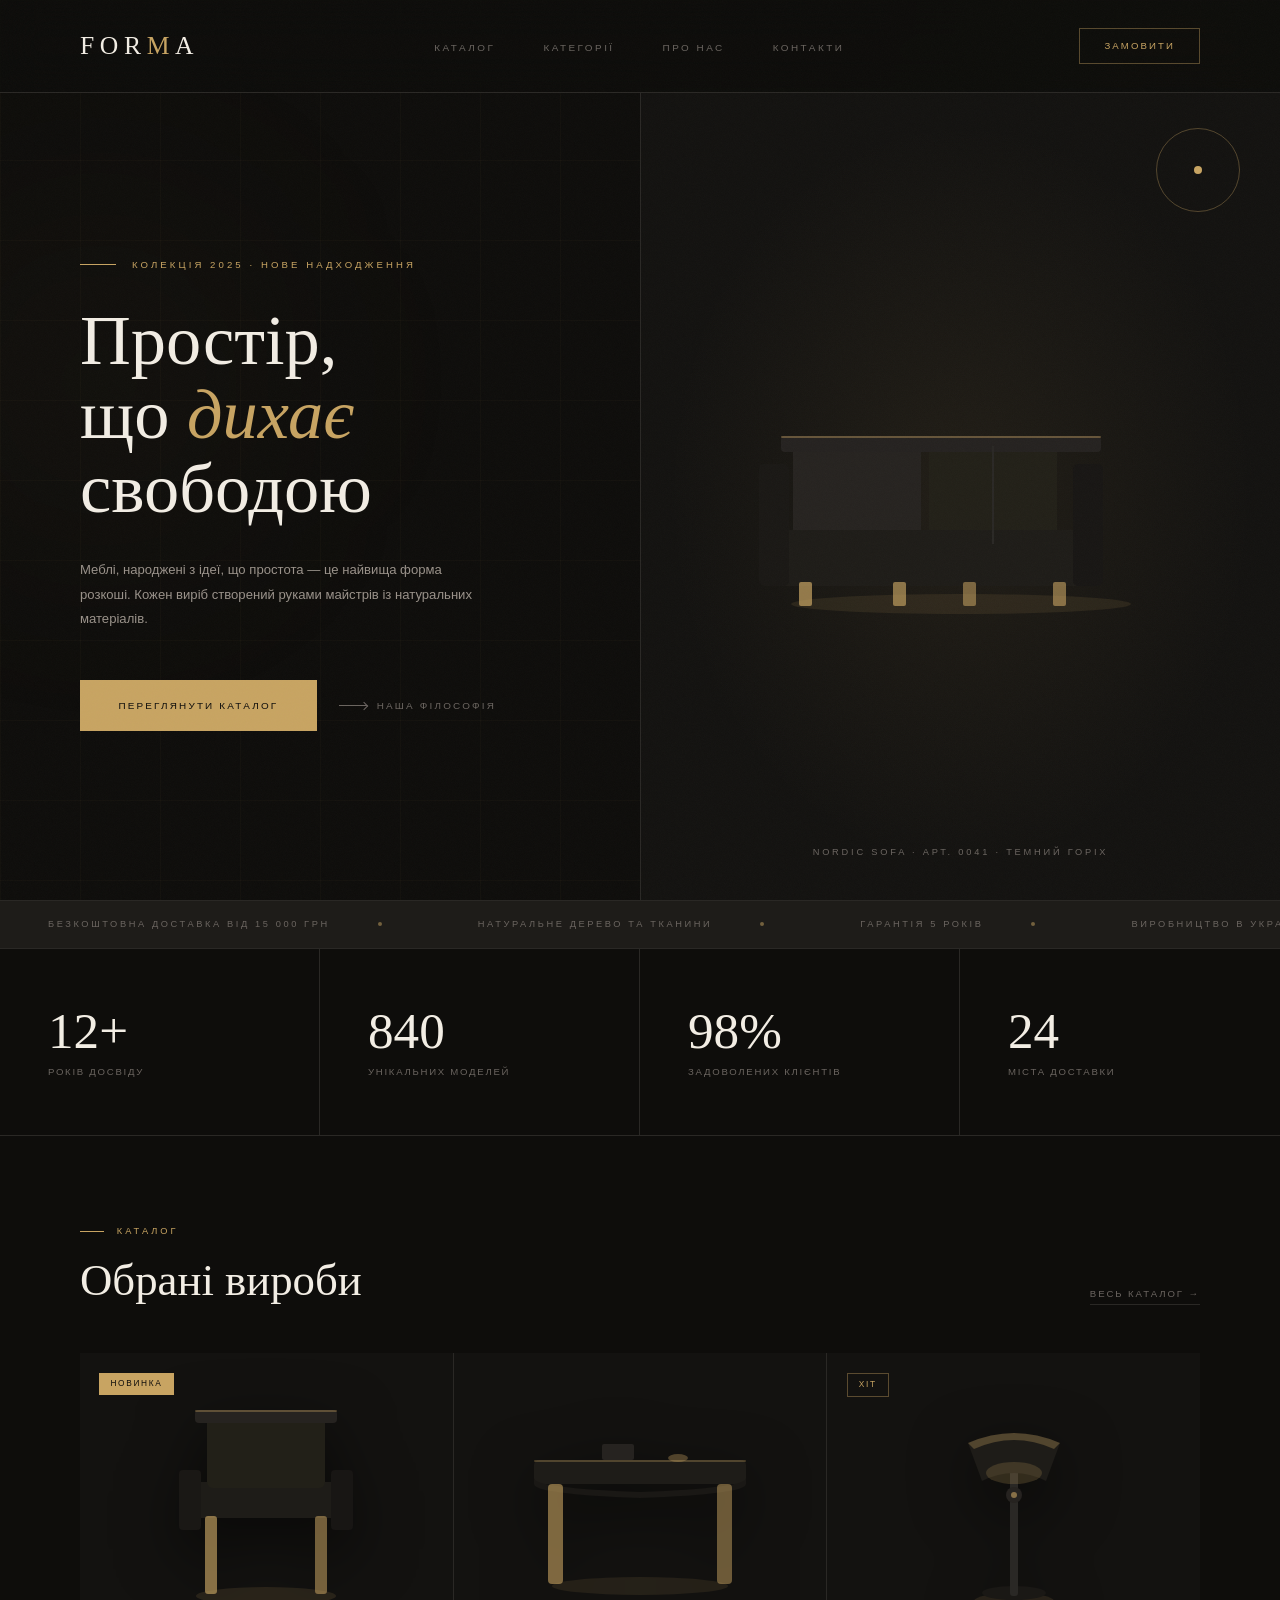
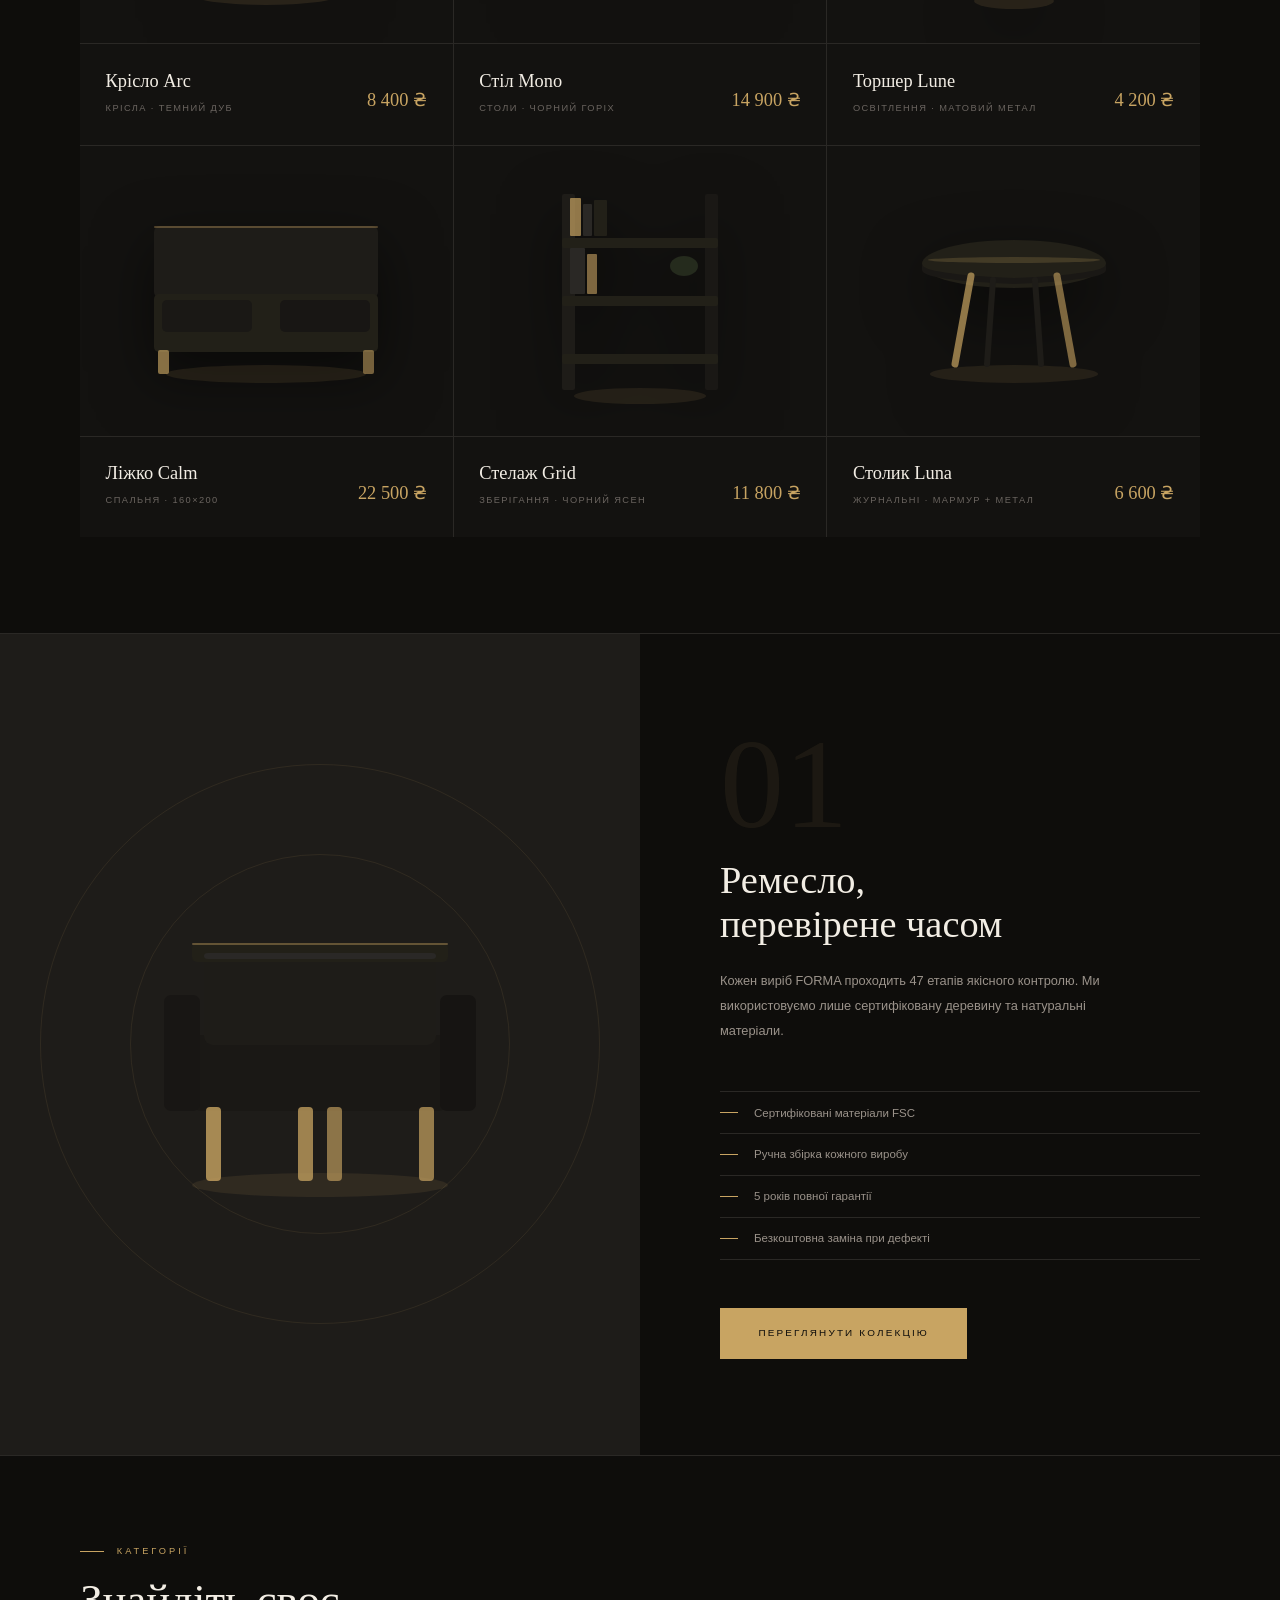
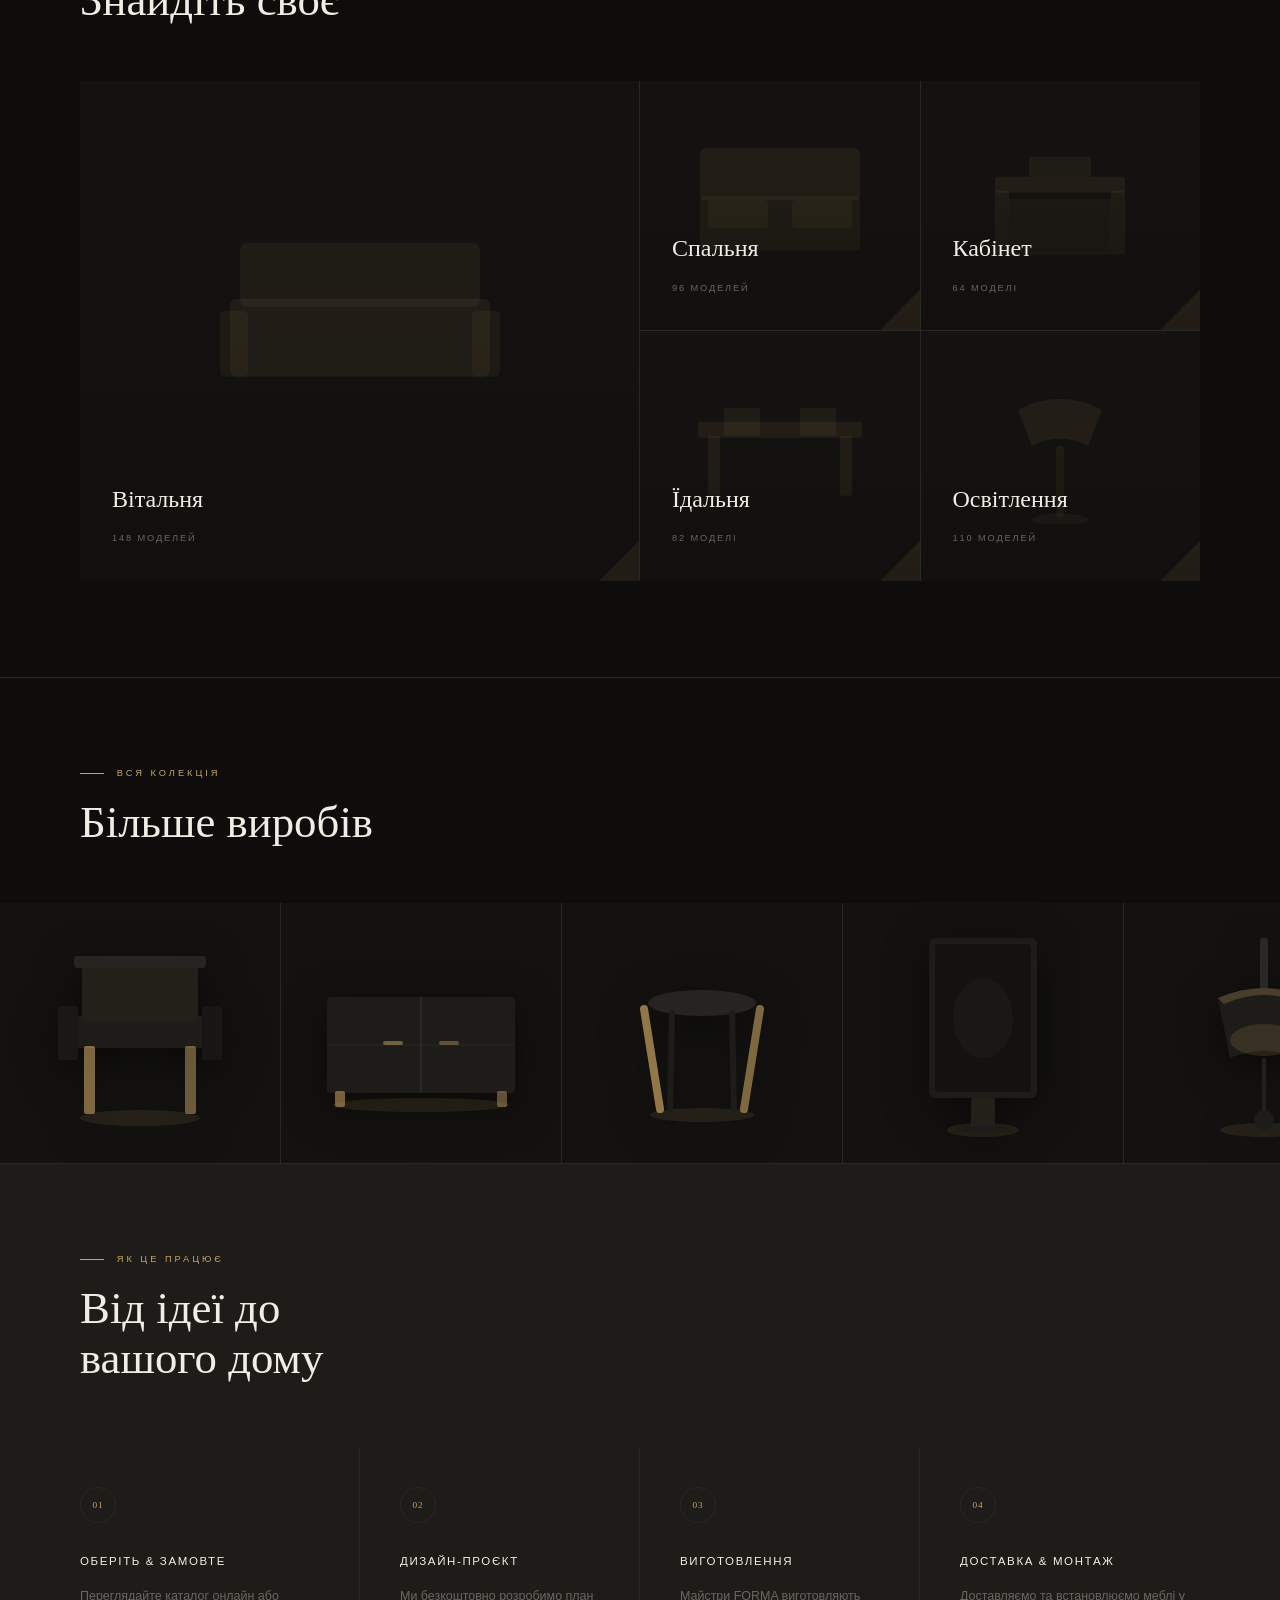
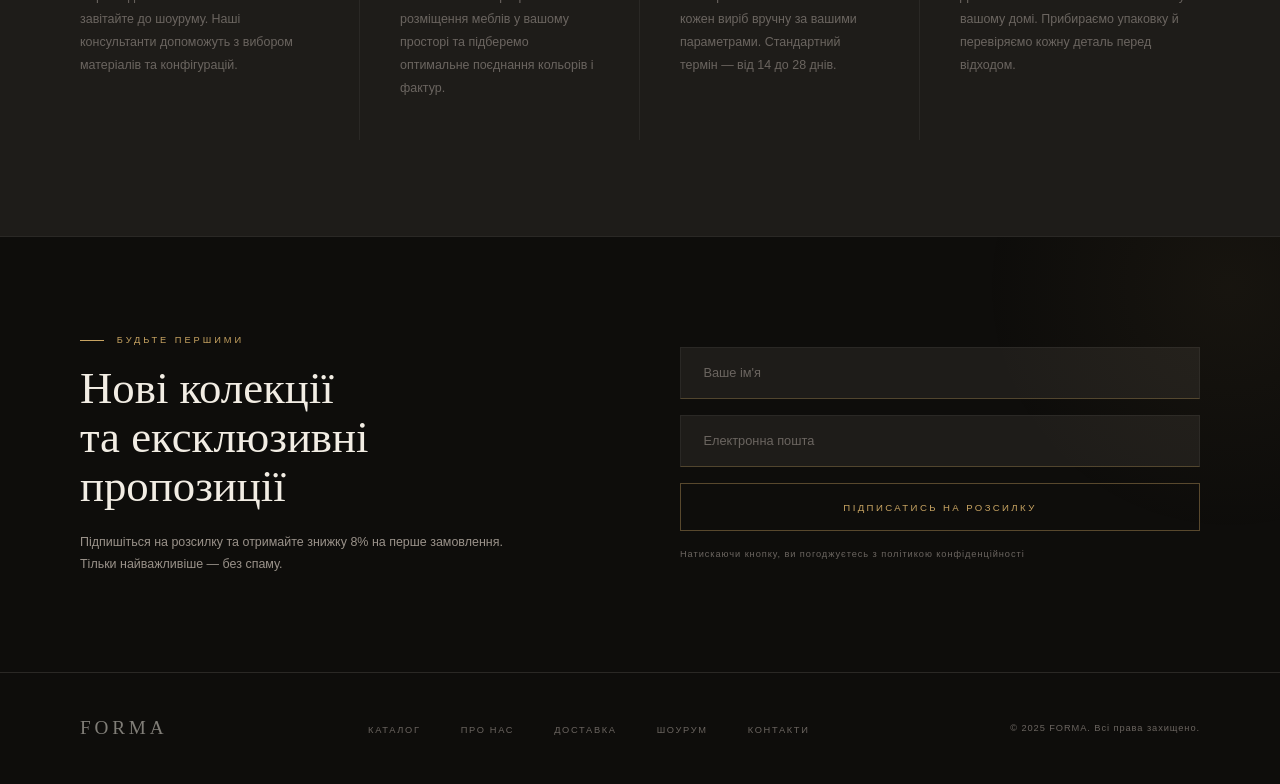
==== commit bdbbf60c: "Update index.html" ====
--- a/index.html
+++ b/index.html
@@ -14,14 +14,14 @@
 <div class="ambient ambient-2"></div>
 
 <nav>
-  <a href="#" class="logo">FOR<span>M</span>A</a>
+  <a href="index.html" class="logo">FOR<span>M</span>A</a>
   <ul class="nav-links">
-    <li><a href="#products" data-text="Каталог">Каталог</a></li>
+    <li><a href="catalog.html" data-text="Каталог">Каталог</a></li>
     <li><a href="#categories" data-text="Категорії">Категорії</a></li>
     <li><a href="#about" data-text="Про нас">Про нас</a></li>
-    <li><a href="#contact" data-text="Контакти">Контакти</a></li>
+    <li><a href="contact.html" data-text="Контакти">Контакти</a></li>
   </ul>
-  <a href="#products" class="nav-cta"><span>Замовити</span></a>
+  <a href="koshuk.html" class="nav-cta"><span>Замовити</span></a>
 </nav>
 
 <section class="hero">
--- a/style.css
+++ b/style.css
@@ -0,0 +1,284 @@
+*, *::before, *::after { box-sizing: border-box; margin: 0; padding: 0; }
+
+:root {
+  --bg:      #0E0D0B;
+  --bg2:     #131210;
+  --bg3:     #181614;
+  --surface: #1E1C19;
+  --border:  #2A2825;
+  --gold:    #C8A462;
+  --gold2:   #E2BE88;
+  --cream:   #F2EDE4;
+  --muted:   #6B6560;
+  --mid:     #9A928A;
+  --serif:   'Playfair Display', Georgia, serif;
+  --sans:    'Raleway', sans-serif;
+
+  --cur: url("data:image/svg+xml,%3Csvg xmlns='http://www.w3.org/2000/svg' width='36' height='36' viewBox='0 0 36 36'%3E%3Ccircle cx='18' cy='18' r='15' fill='none' stroke='%23C8A462' stroke-width='1'/%3E%3Ccircle cx='18' cy='18' r='3' fill='%23C8A462'/%3E%3C/svg%3E") 18 18, auto;
+
+  --cur-ptr: url("data:image/svg+xml,%3Csvg xmlns='http://www.w3.org/2000/svg' width='44' height='44' viewBox='0 0 44 44'%3E%3Ccircle cx='22' cy='22' r='20' fill='none' stroke='%23C8A462' stroke-width='1.5'/%3E%3Ccircle cx='22' cy='22' r='4' fill='%23C8A462'/%3E%3Cline x1='22' y1='2' x2='22' y2='10' stroke='%23C8A462' stroke-width='1.2'/%3E%3Cline x1='22' y1='34' x2='22' y2='42' stroke='%23C8A462' stroke-width='1.2'/%3E%3Cline x1='2' y1='22' x2='10' y2='22' stroke='%23C8A462' stroke-width='1.2'/%3E%3Cline x1='34' y1='22' x2='42' y2='22' stroke='%23C8A462' stroke-width='1.2'/%3E%3C/svg%3E") 22 22, pointer;
+}
+
+html { scroll-behavior: smooth; }
+
+body {
+  background: var(--bg);
+  color: var(--cream);
+  font-family: var(--sans);
+  font-weight: 300;
+  line-height: 1.6;
+  overflow-x: hidden;
+  cursor: var(--cur);
+}
+
+a, button, .product-card, .cat-card, .nav-cta, .showcase-item {
+  cursor: var(--cur-ptr);
+}
+
+/* ─── GRAIN ─── */
+body::before {
+  content: '';
+  position: fixed;
+  inset: 0;
+  z-index: 1000;
+  pointer-events: none;
+  opacity: 0.028;
+  background-image: url("data:image/svg+xml,%3Csvg viewBox='0 0 256 256' xmlns='http://www.w3.org/2000/svg'%3E%3Cfilter id='n'%3E%3CfeTurbulence type='fractalNoise' baseFrequency='0.9' numOctaves='4' stitchTiles='stitch'/%3E%3C/filter%3E%3Crect width='100%25' height='100%25' filter='url(%23n)'/%3E%3C/svg%3E");
+  background-repeat: repeat;
+  background-size: 180px;
+}
+
+/* ─── AMBIENT ─── */
+.ambient { position: fixed; border-radius: 50%; filter: blur(120px); pointer-events: none; z-index: 0; }
+.ambient-1 { width:600px; height:600px; background:radial-gradient(circle,rgba(200,164,98,.07) 0%,transparent 70%); top:-200px; right:-200px; animation:drift1 18s ease-in-out infinite; }
+.ambient-2 { width:500px; height:500px; background:radial-gradient(circle,rgba(200,164,98,.05) 0%,transparent 70%); bottom:30%; left:-150px; animation:drift2 22s ease-in-out infinite; }
+@keyframes drift1 { 0%,100%{transform:translate(0,0) scale(1)} 33%{transform:translate(-60px,80px) scale(1.1)} 66%{transform:translate(40px,-40px) scale(.95)} }
+@keyframes drift2 { 0%,100%{transform:translate(0,0) scale(1)} 50%{transform:translate(80px,-60px) scale(1.15)} }
+
+/* ─── NAV ─── */
+nav {
+  position: fixed; top:0; left:0; right:0; z-index:500;
+  display:flex; align-items:center; justify-content:space-between;
+  padding:1.6rem 5rem;
+  background:rgba(14,13,11,.85); backdrop-filter:blur(20px);
+  border-bottom:1px solid var(--border);
+  animation:navSlide .8s ease both;
+}
+@keyframes navSlide { from{transform:translateY(-100%);opacity:0} to{transform:translateY(0);opacity:1} }
+
+.logo { font-family:var(--serif); font-size:1.6rem; font-weight:300; letter-spacing:.22em; color:var(--cream); text-decoration:none; position:relative; }
+.logo::after { content:''; position:absolute; bottom:-4px; left:0; width:100%; height:1px; background:linear-gradient(90deg,var(--gold),transparent); transform:scaleX(0); transform-origin:left; transition:transform .5s; }
+.logo:hover::after { transform:scaleX(1); }
+.logo span { color:var(--gold); }
+
+.nav-links { display:flex; gap:3rem; list-style:none; }
+.nav-links a { font-size:.62rem; letter-spacing:.25em; text-transform:uppercase; color:var(--muted); text-decoration:none; position:relative; transition:color .4s; }
+.nav-links a::before { content:attr(data-text); position:absolute; top:0; left:0; color:var(--gold); width:0; overflow:hidden; white-space:nowrap; transition:width .4s; }
+.nav-links a:hover { color:transparent; }
+.nav-links a:hover::before { width:100%; }
+
+.nav-cta { font-size:.6rem; letter-spacing:.22em; text-transform:uppercase; color:var(--gold); border:1px solid rgba(200,164,98,.4); padding:.6rem 1.5rem; text-decoration:none; position:relative; overflow:hidden; transition:color .4s,box-shadow .4s; }
+.nav-cta::before { content:''; position:absolute; inset:0; background:var(--gold); transform:translateX(-101%); transition:transform .4s cubic-bezier(.4,0,.2,1); }
+.nav-cta:hover { color:var(--bg); box-shadow:0 0 20px rgba(200,164,98,.25); }
+.nav-cta:hover::before { transform:translateX(0); }
+.nav-cta span { position:relative; z-index:1; }
+
+/* ─── HERO ─── */
+.hero { min-height:100vh; display:grid; grid-template-columns:1fr 1fr; padding-top:5.5rem; position:relative; overflow:hidden; }
+.hero::before { content:''; position:absolute; inset:0; background:linear-gradient(rgba(200,164,98,.03) 1px,transparent 1px),linear-gradient(90deg,rgba(200,164,98,.03) 1px,transparent 1px); background-size:80px 80px; animation:gridShift 30s linear infinite; }
+@keyframes gridShift { from{background-position:0 0} to{background-position:80px 80px} }
+
+.hero-text { display:flex; flex-direction:column; justify-content:center; padding:6rem 4rem 6rem 5rem; position:relative; z-index:2; animation:fadeUp 1.2s cubic-bezier(.22,1,.36,1) both .3s; }
+.hero-eyebrow { display:flex; align-items:center; gap:1rem; margin-bottom:2rem; animation:fadeUp 1s ease both .5s; }
+.eyebrow-line { width:36px; height:1px; background:var(--gold); }
+.eyebrow-text { font-size:.6rem; letter-spacing:.32em; text-transform:uppercase; color:var(--gold); }
+
+.hero-title { font-family:var(--serif); font-size:clamp(3.2rem,5.5vw,5.2rem); font-weight:300; line-height:1.05; margin-bottom:2rem; overflow:hidden; }
+.title-line { display:block; animation:titleReveal 1s cubic-bezier(.22,1,.36,1) both; }
+.title-line:nth-child(1){animation-delay:.6s} .title-line:nth-child(2){animation-delay:.75s} .title-line:nth-child(3){animation-delay:.9s}
+@keyframes titleReveal { from{transform:translateY(110%)} to{transform:translateY(0)} }
+.title-line em { font-style:italic; color:var(--gold); font-weight:300; }
+
+.hero-desc { font-size:.82rem; color:var(--mid); max-width:26rem; margin-bottom:3rem; line-height:1.9; animation:fadeUp 1s ease both 1.1s; }
+.hero-actions { display:flex; gap:1.4rem; align-items:center; animation:fadeUp 1s ease both 1.25s; }
+
+.btn-primary { display:inline-block; font-size:.62rem; letter-spacing:.22em; text-transform:uppercase; color:var(--bg); background:var(--gold); padding:1.1rem 2.4rem; text-decoration:none; position:relative; overflow:hidden; transition:color .4s; }
+.btn-primary::before { content:''; position:absolute; inset:0; background:var(--gold2); transform:translateX(-101%); transition:transform .4s cubic-bezier(.4,0,.2,1); }
+.btn-primary:hover::before { transform:translateX(0); }
+.btn-primary span { position:relative; z-index:1; }
+
+.btn-ghost { font-size:.62rem; letter-spacing:.22em; text-transform:uppercase; color:var(--muted); text-decoration:none; display:flex; align-items:center; gap:.6rem; transition:color .3s; }
+.btn-ghost-arrow { width:28px; height:1px; background:var(--muted); position:relative; transition:width .4s,background .3s; }
+.btn-ghost-arrow::after { content:''; position:absolute; right:0; top:50%; transform:translateY(-50%) rotate(45deg); width:6px; height:6px; border-right:1px solid var(--muted); border-top:1px solid var(--muted); transition:border-color .3s; }
+.btn-ghost:hover { color:var(--gold); }
+.btn-ghost:hover .btn-ghost-arrow { width:44px; background:var(--gold); }
+.btn-ghost:hover .btn-ghost-arrow::after { border-color:var(--gold); }
+
+.hero-visual { position:relative; display:flex; align-items:center; justify-content:center; overflow:hidden; background:var(--bg2); border-left:1px solid var(--border); animation:fadeIn 1.4s ease both .2s; }
+@keyframes fadeIn { from{opacity:0} to{opacity:1} }
+.hero-visual-bg { position:absolute; inset:0; background:radial-gradient(ellipse at center,rgba(200,164,98,.08) 0%,transparent 65%); animation:bgPulse 6s ease-in-out infinite; }
+@keyframes bgPulse { 0%,100%{opacity:.6;transform:scale(1)} 50%{opacity:1;transform:scale(1.08)} }
+.hero-sofa-wrap { position:relative; z-index:2; animation:float 6s ease-in-out infinite; }
+@keyframes float { 0%,100%{transform:translateY(0)} 50%{transform:translateY(-12px)} }
+.hero-caption { position:absolute; bottom:2.5rem; left:0; right:0; text-align:center; font-size:.58rem; letter-spacing:.3em; text-transform:uppercase; color:var(--muted); z-index:2; }
+
+.hero-badge { position:absolute; top:2.5rem; right:2.5rem; width:84px; height:84px; z-index:3; }
+.badge-ring { width:100%; height:100%; border-radius:50%; border:1px solid rgba(200,164,98,.35); animation:spin 20s linear infinite; }
+@keyframes spin { from{transform:rotate(0deg)} to{transform:rotate(360deg)} }
+.badge-dot { position:absolute; top:50%; left:50%; transform:translate(-50%,-50%); width:8px; height:8px; background:var(--gold); border-radius:50%; animation:pulseDot 2s ease-in-out infinite; }
+@keyframes pulseDot { 0%,100%{box-shadow:0 0 0 0 rgba(200,164,98,.4)} 50%{box-shadow:0 0 0 8px rgba(200,164,98,0)} }
+
+/* ─── TICKER ─── */
+.ticker-wrap { overflow:hidden; border-top:1px solid var(--border); border-bottom:1px solid var(--border); padding:1rem 0; background:var(--surface); position:relative; z-index:2; }
+.ticker-track { display:flex; animation:ticker 28s linear infinite; width:max-content; }
+.ticker-track:hover { animation-play-state:paused; }
+@keyframes ticker { from{transform:translateX(0)} to{transform:translateX(-50%)} }
+.ticker-item { font-size:.58rem; letter-spacing:.28em; text-transform:uppercase; color:var(--muted); padding:0 3rem; display:flex; align-items:center; gap:3rem; white-space:nowrap; transition:color .3s; }
+.ticker-item:hover { color:var(--gold); }
+.ticker-sep { display:inline-block; width:4px; height:4px; background:var(--gold); border-radius:50%; opacity:.5; }
+
+/* ─── STATS ─── */
+.stats { display:grid; grid-template-columns:repeat(4,1fr); border-bottom:1px solid var(--border); position:relative; z-index:2; }
+.stat { padding:3.5rem 3rem; border-right:1px solid var(--border); position:relative; overflow:hidden; transition:background .4s; }
+.stat::before { content:''; position:absolute; bottom:0; left:0; width:0; height:2px; background:linear-gradient(90deg,var(--gold),transparent); transition:width .6s; }
+.stat:hover { background:rgba(200,164,98,.03); }
+.stat:hover::before { width:100%; }
+.stat:last-child { border-right:none; }
+.stat-num { font-family:var(--serif); font-size:3.2rem; font-weight:300; color:var(--cream); line-height:1; margin-bottom:.5rem; transition:color .3s; }
+.stat:hover .stat-num { color:var(--gold); }
+.stat-label { font-size:.6rem; letter-spacing:.18em; text-transform:uppercase; color:var(--muted); }
+
+/* ─── SECTION HEADER ─── */
+.section-header { display:flex; align-items:flex-end; justify-content:space-between; padding:5.5rem 5rem 3rem; }
+.section-label { font-size:.58rem; letter-spacing:.32em; text-transform:uppercase; color:var(--gold); margin-bottom:1rem; display:flex; align-items:center; gap:.8rem; }
+.section-label::before { content:''; display:inline-block; width:24px; height:1px; background:var(--gold); }
+.section-title { font-family:var(--serif); font-size:clamp(2rem,3.5vw,3rem); font-weight:300; line-height:1.12; color:var(--cream); }
+.section-link { font-size:.6rem; letter-spacing:.2em; text-transform:uppercase; color:var(--muted); text-decoration:none; display:flex; align-items:center; gap:.8rem; transition:color .3s; padding-bottom:.2rem; border-bottom:1px solid var(--border); }
+.section-link:hover { color:var(--gold); border-color:var(--gold); }
+
+/* ─── PRODUCTS ─── */
+.products-grid { display:grid; grid-template-columns:repeat(3,1fr); gap:1px; margin:0 5rem 6rem; background:var(--border); }
+.product-card { background:var(--bg2); position:relative; overflow:hidden; transition:background .4s; }
+.product-card::after { content:''; position:absolute; inset:0; border:1px solid transparent; transition:border-color .4s; pointer-events:none; z-index:5; }
+.product-card:hover { background:var(--bg3); }
+.product-card:hover::after { border-color:rgba(200,164,98,.25); }
+
+.product-img-wrap { height:290px; display:flex; align-items:center; justify-content:center; padding:2.5rem; position:relative; overflow:hidden; }
+.product-img-wrap::before { content:''; position:absolute; width:200px; height:200px; background:radial-gradient(circle,rgba(200,164,98,.12) 0%,transparent 70%); border-radius:50%; top:50%; left:50%; transform:translate(-50%,-50%) scale(0); transition:transform .6s cubic-bezier(.22,1,.36,1); }
+.product-card:hover .product-img-wrap::before { transform:translate(-50%,-50%) scale(2.5); }
+.product-img-wrap svg { transition:transform .6s cubic-bezier(.22,1,.36,1),filter .4s; position:relative; z-index:2; filter:drop-shadow(0 20px 30px rgba(0,0,0,.5)); }
+.product-card:hover .product-img-wrap svg { transform:translateY(-8px) scale(1.04); filter:drop-shadow(0 30px 40px rgba(0,0,0,.7)) drop-shadow(0 0 20px rgba(200,164,98,.15)); }
+
+.product-overlay { position:absolute; bottom:0; left:0; right:0; padding:1.2rem; background:linear-gradient(to top,rgba(14,13,11,.95) 0%,transparent 100%); transform:translateY(100%); transition:transform .5s cubic-bezier(.22,1,.36,1); z-index:4; display:flex; gap:.7rem; }
+.product-card:hover .product-overlay { transform:translateY(0); }
+.overlay-btn { flex:1; font-size:.58rem; letter-spacing:.2em; text-transform:uppercase; color:var(--bg); background:var(--gold); padding:.8rem 1rem; text-align:center; text-decoration:none; display:block; transition:background .3s; }
+.overlay-btn:hover { background:var(--gold2); }
+.overlay-btn-ghost { font-size:.58rem; letter-spacing:.2em; text-transform:uppercase; color:var(--gold); background:transparent; border:1px solid rgba(200,164,98,.4); padding:.8rem 1rem; text-align:center; text-decoration:none; display:block; transition:background .3s; }
+.overlay-btn-ghost:hover { background:rgba(200,164,98,.1); }
+
+.product-info { padding:1.4rem 1.6rem 1.8rem; display:flex; justify-content:space-between; align-items:flex-end; border-top:1px solid var(--border); position:relative; }
+.product-info::before { content:''; position:absolute; top:-1px; left:0; height:1px; width:0; background:var(--gold); transition:width .5s; }
+.product-card:hover .product-info::before { width:100%; }
+.product-name { font-family:var(--serif); font-size:1.15rem; font-weight:300; margin-bottom:.3rem; color:var(--cream); transition:color .3s; }
+.product-card:hover .product-name { color:var(--gold2); }
+.product-category { font-size:.58rem; letter-spacing:.15em; text-transform:uppercase; color:var(--muted); }
+.product-price { font-family:var(--serif); font-size:1.15rem; font-weight:300; color:var(--gold); }
+.product-tag { position:absolute; top:1.2rem; left:1.2rem; font-size:.52rem; letter-spacing:.2em; text-transform:uppercase; color:var(--bg); background:var(--gold); padding:.3rem .7rem; z-index:3; }
+
+/* ─── FEATURE ─── */
+.feature-section { display:grid; grid-template-columns:1fr 1fr; min-height:75vh; border-top:1px solid var(--border); }
+.feature-visual { background:var(--surface); display:flex; align-items:center; justify-content:center; position:relative; overflow:hidden; padding:5rem; }
+.feature-visual::before,.feature-visual::after { content:''; position:absolute; border-radius:50%; border:1px solid rgba(200,164,98,.1); top:50%; left:50%; }
+.feature-visual::before { width:380px; height:380px; transform:translate(-50%,-50%); animation:circlePulse 4s ease-in-out infinite; }
+.feature-visual::after { width:560px; height:560px; transform:translate(-50%,-50%); animation:circlePulse 4s ease-in-out infinite 1s; }
+@keyframes circlePulse { 0%,100%{opacity:.4;transform:translate(-50%,-50%) scale(1)} 50%{opacity:.9;transform:translate(-50%,-50%) scale(1.04)} }
+.feature-chair-wrap { position:relative; z-index:2; animation:float 7s ease-in-out infinite; }
+.feature-rings { position:absolute; border-radius:50%; border:1px solid rgba(200,164,98,.15); top:50%; left:50%; transform:translate(-50%,-50%); animation:ringExpand 3s ease-out infinite; }
+@keyframes ringExpand { 0%{width:160px;height:160px;opacity:.8} 100%{width:360px;height:360px;opacity:0} }
+.feature-content { display:flex; flex-direction:column; justify-content:center; padding:6rem 5rem; }
+.feature-number { font-family:var(--serif); font-size:8rem; font-weight:300; line-height:.85; color:rgba(200,164,98,.08); margin-bottom:1.2rem; }
+.feature-title { font-family:var(--serif); font-size:2.4rem; font-weight:300; margin-bottom:1.4rem; line-height:1.15; color:var(--cream); }
+.feature-desc { font-size:.8rem; color:var(--mid); line-height:1.95; max-width:24rem; margin-bottom:3rem; }
+.feature-bullets { list-style:none; margin-bottom:3rem; }
+.feature-bullets li { font-size:.72rem; color:var(--mid); padding:.7rem 0; border-bottom:1px solid var(--border); display:flex; align-items:center; gap:1rem; transition:color .3s,padding-left .3s; }
+.feature-bullets li:first-child { border-top:1px solid var(--border); }
+.feature-bullets li::before { content:''; display:inline-block; width:18px; height:1px; background:var(--gold); flex-shrink:0; transition:width .4s; }
+.feature-bullets li:hover { color:var(--cream); padding-left:.4rem; }
+.feature-bullets li:hover::before { width:28px; }
+
+/* ─── CATEGORIES ─── */
+.categories { padding:5.5rem 5rem 6rem; border-top:1px solid var(--border); }
+.cat-grid { display:grid; grid-template-columns:2fr 1fr 1fr; grid-template-rows:1fr 1fr; gap:1px; background:var(--border); margin-top:3.5rem; height:500px; }
+.cat-card { background:var(--bg2); display:flex; align-items:flex-end; padding:2rem; position:relative; overflow:hidden; transition:background .5s; }
+.cat-card:first-child { grid-row:1/3; }
+.cat-card::before { content:''; position:absolute; inset:0; background:linear-gradient(to top,rgba(14,13,11,.7) 0%,transparent 60%); z-index:1; transition:opacity .4s; opacity:.6; }
+.cat-card:hover { background:var(--bg3); }
+.cat-card:hover::before { opacity:.85; }
+.cat-card::after { content:''; position:absolute; bottom:0; right:0; width:0; height:0; border-style:solid; border-width:0 0 40px 40px; border-color:transparent transparent rgba(200,164,98,.15) transparent; transition:border-width .4s; }
+.cat-card:hover::after { border-width:0 0 60px 60px; }
+.cat-svg-wrap { position:absolute; top:50%; left:50%; transform:translate(-50%,-55%); z-index:0; transition:transform .6s cubic-bezier(.22,1,.36,1),opacity .4s; opacity:.35; }
+.cat-card:hover .cat-svg-wrap { transform:translate(-50%,-60%) scale(1.06); opacity:.5; }
+.cat-label-wrap { position:relative; z-index:2; }
+.cat-name { font-family:var(--serif); font-size:1.5rem; font-weight:300; display:block; margin-bottom:.3rem; color:var(--cream); transition:color .3s,transform .4s; }
+.cat-card:hover .cat-name { color:var(--gold2); transform:translateX(4px); }
+.cat-count { font-size:.58rem; letter-spacing:.2em; text-transform:uppercase; color:var(--muted); transition:color .3s; }
+.cat-card:hover .cat-count { color:var(--gold); }
+
+/* ─── PROCESS ─── */
+.process { border-top:1px solid var(--border); padding:5.5rem 5rem 6rem; background:var(--surface); }
+.process-steps { display:grid; grid-template-columns:repeat(4,1fr); margin-top:4rem; }
+.process-step { padding:2.5rem 2.5rem 2.5rem 0; border-right:1px solid var(--border); }
+.process-step:last-child { border-right:none; padding-right:0; }
+.process-step:not(:first-child) { padding-left:2.5rem; }
+.step-indicator { width:36px; height:36px; border-radius:50%; border:1px solid var(--border); display:flex; align-items:center; justify-content:center; margin-bottom:1.8rem; position:relative; transition:border-color .4s,background .4s; }
+.step-indicator::before { content:''; position:absolute; inset:-1px; border-radius:50%; border:1px solid var(--gold); transform:scale(0); transition:transform .4s cubic-bezier(.22,1,.36,1); }
+.process-step:hover .step-indicator { background:rgba(200,164,98,.08); border-color:var(--gold); }
+.process-step:hover .step-indicator::before { transform:scale(1.25); }
+.step-num-small { font-size:.58rem; letter-spacing:.1em; color:var(--gold); font-family:var(--serif); }
+.step-title { font-size:.72rem; letter-spacing:.14em; text-transform:uppercase; font-weight:500; margin-bottom:.9rem; color:var(--cream); transition:color .3s; }
+.process-step:hover .step-title { color:var(--gold2); }
+.step-desc { font-size:.78rem; color:var(--muted); line-height:1.85; }
+
+/* ─── SHOWCASE ─── */
+.showcase { border-top:1px solid var(--border); padding:5.5rem 0 0; overflow:hidden; }
+.showcase-header { padding:0 5rem 3.5rem; }
+.showcase-track { display:flex; gap:1px; background:var(--border); animation:showcaseScroll 35s linear infinite; width:max-content; }
+.showcase-track:hover { animation-play-state:paused; }
+@keyframes showcaseScroll { from{transform:translateX(0)} to{transform:translateX(-50%)} }
+.showcase-item { width:280px; height:260px; flex-shrink:0; background:var(--bg2); display:flex; align-items:center; justify-content:center; position:relative; overflow:hidden; transition:background .4s; }
+.showcase-item:hover { background:var(--surface); }
+.showcase-item svg { transition:transform .5s,filter .4s; filter:drop-shadow(0 10px 20px rgba(0,0,0,.5)); }
+.showcase-item:hover svg { transform:scale(1.08) translateY(-6px); filter:drop-shadow(0 20px 30px rgba(0,0,0,.7)) drop-shadow(0 0 16px rgba(200,164,98,.12)); }
+.showcase-item-label { position:absolute; bottom:0; left:0; right:0; padding:1rem 1.2rem; background:linear-gradient(to top,rgba(14,13,11,.9),transparent); transform:translateY(100%); transition:transform .4s; display:flex; justify-content:space-between; align-items:flex-end; }
+.showcase-item:hover .showcase-item-label { transform:translateY(0); }
+.showcase-item-name { font-family:var(--serif); font-size:.9rem; color:var(--cream); }
+.showcase-item-price { font-size:.7rem; color:var(--gold); letter-spacing:.1em; }
+
+/* ─── NEWSLETTER ─── */
+.newsletter { border-top:1px solid var(--border); padding:6rem 5rem; display:grid; grid-template-columns:1fr 1fr; gap:5rem; align-items:center; position:relative; overflow:hidden; }
+.newsletter::before { content:''; position:absolute; right:-200px; top:-200px; width:500px; height:500px; background:radial-gradient(circle,rgba(200,164,98,.05) 0%,transparent 70%); border-radius:50%; animation:drift1 15s ease-in-out infinite; }
+.newsletter-title { font-family:var(--serif); font-size:2.8rem; font-weight:300; line-height:1.1; color:var(--cream); margin-top:1rem; }
+.newsletter-subtitle { font-size:.78rem; color:var(--mid); margin-top:1.2rem; line-height:1.8; max-width:28rem; }
+.newsletter-form { display:flex; flex-direction:column; gap:1rem; }
+.newsletter-input { width:100%; background:var(--surface); border:1px solid var(--border); border-bottom:1px solid rgba(200,164,98,.3); padding:1.1rem 1.4rem; color:var(--cream); font-family:var(--sans); font-size:.8rem; font-weight:300; outline:none; transition:border-color .4s,background .4s; }
+.newsletter-input::placeholder { color:var(--muted); }
+.newsletter-input:focus { border-color:var(--gold); background:rgba(200,164,98,.04); }
+.newsletter-submit { background:transparent; border:1px solid rgba(200,164,98,.4); color:var(--gold); padding:1.1rem; font-family:var(--sans); font-size:.6rem; letter-spacing:.25em; text-transform:uppercase; cursor:var(--cur-ptr); position:relative; overflow:hidden; transition:color .4s; }
+.newsletter-submit::before { content:''; position:absolute; inset:0; background:var(--gold); transform:translateY(101%); transition:transform .4s cubic-bezier(.4,0,.2,1); }
+.newsletter-submit:hover { color:var(--bg); }
+.newsletter-submit:hover::before { transform:translateY(0); }
+.newsletter-submit span { position:relative; z-index:1; }
+.newsletter-note { font-size:.58rem; color:var(--muted); letter-spacing:.1em; }
+
+/* ─── FOOTER ─── */
+footer { border-top:1px solid var(--border); background:var(--bg); padding:2.5rem 5rem; display:flex; justify-content:space-between; align-items:center; }
+.footer-logo { font-family:var(--serif); font-size:1.2rem; color:rgba(242,237,228,.5); font-weight:300; letter-spacing:.2em; text-decoration:none; transition:color .3s; }
+.footer-logo:hover { color:var(--gold); }
+.footer-links { display:flex; gap:2.5rem; list-style:none; }
+.footer-links a { font-size:.58rem; letter-spacing:.18em; text-transform:uppercase; color:var(--muted); text-decoration:none; transition:color .3s; }
+.footer-links a:hover { color:var(--gold); }
+.footer-copy { font-size:.58rem; color:var(--muted); letter-spacing:.1em; }
+
+@keyframes fadeUp { from{opacity:0;transform:translateY(24px)} to{opacity:1;transform:translateY(0)} }
+.fade-up { animation:fadeUp .8s ease both; }
+.delay-1{animation-delay:.1s} .delay-2{animation-delay:.2s} .delay-3{animation-delay:.3s} .delay-4{animation-delay:.4s}
